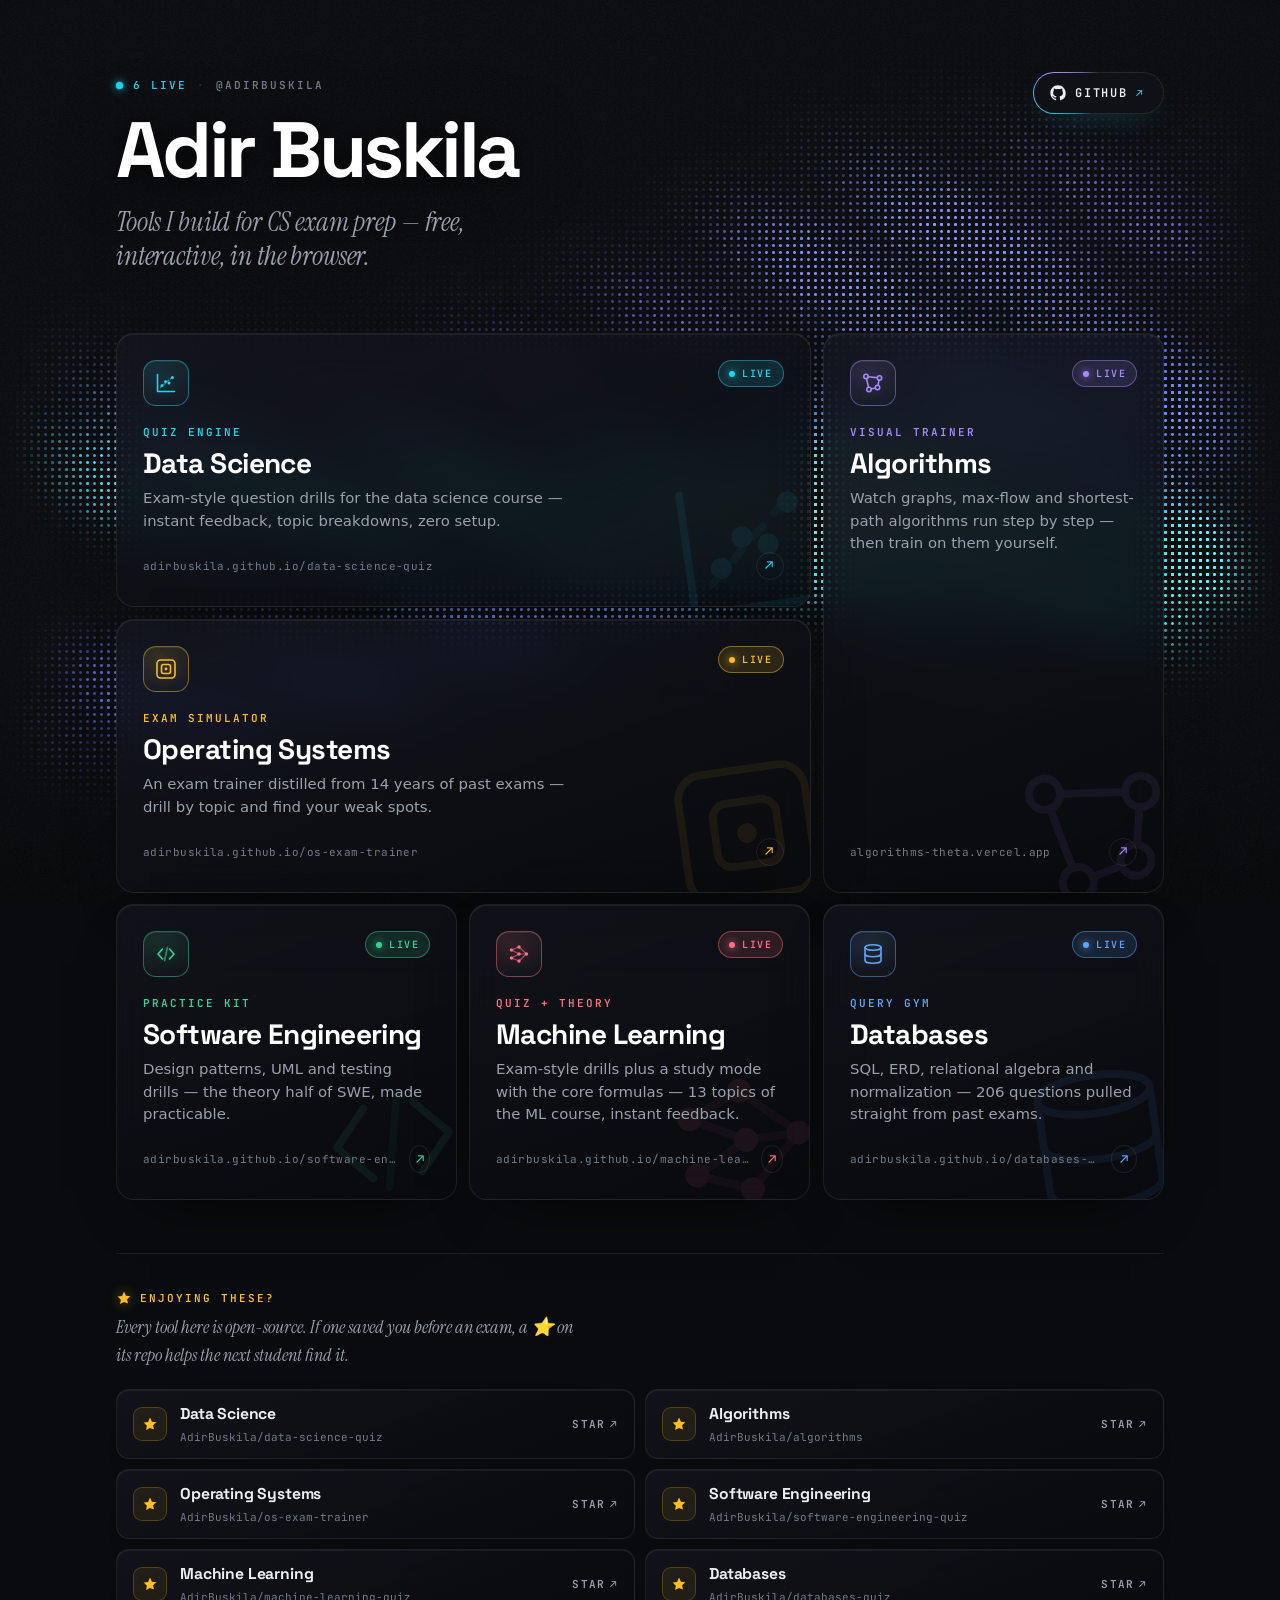
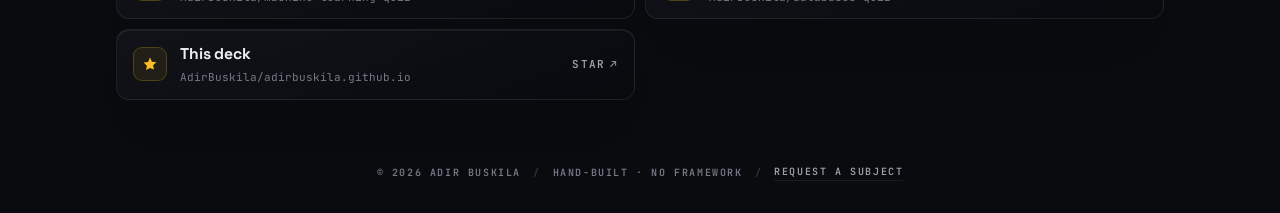
==== index.html @ 95527fd4 "Reskin as Signal Deck: WebGL ribbon-field background, glass tiles, new OG - signal.js: dependency-fr" ====
<!DOCTYPE html>
<html lang="en">
<head>
  <meta charset="UTF-8">
  <meta name="viewport" content="width=device-width, initial-scale=1.0">
  <title>Adir Buskila — CS Study Tools Deck</title>
  <meta name="description" content="Free interactive exam-prep tools for computer-science students: data science quizzes, algorithm visualizers, OS exam training — built by Adir Buskila.">
  <link rel="canonical" href="https://adirbuskila.github.io/">
  <meta name="theme-color" content="#0a0b0e">

  <!-- Open Graph -->
  <meta property="og:type" content="website">
  <meta property="og:site_name" content="Adir Buskila">
  <meta property="og:title" content="Adir Buskila — CS Study Tools Deck">
  <meta property="og:description" content="Free interactive exam-prep tools for CS students: data science quizzes, algorithm visualizers, OS exam training — and more on the way.">
  <meta property="og:url" content="https://adirbuskila.github.io/">
  <meta property="og:image" content="https://adirbuskila.github.io/og.png">
  <meta property="og:image:width" content="1200">
  <meta property="og:image:height" content="630">
  <meta property="og:image:alt" content="Adir Buskila — CS Study Tools Deck: interactive exam prep for computer-science courses">

  <!-- Twitter -->
  <meta name="twitter:card" content="summary_large_image">
  <meta name="twitter:title" content="Adir Buskila — CS Study Tools Deck">
  <meta name="twitter:description" content="Free interactive exam-prep tools for CS students: data science quizzes, algorithm visualizers, OS exam training — and more on the way.">
  <meta name="twitter:image" content="https://adirbuskila.github.io/og.png">

  <!-- Icons -->
  <link rel="icon" type="image/svg+xml" href="favicon.svg">
  <link rel="icon" type="image/png" sizes="32x32" href="favicon-32.png">
  <link rel="apple-touch-icon" href="apple-touch-icon.png">

  <!-- Fonts: display + mono only; body uses the system sans stack -->
  <link rel="preconnect" href="https://fonts.googleapis.com">
  <link rel="preconnect" href="https://fonts.gstatic.com" crossorigin>
  <link href="https://fonts.googleapis.com/css2?family=Space+Grotesk:wght@500;700&family=JetBrains+Mono:wght@400;600&family=Instrument+Serif:ital@1&display=swap" rel="stylesheet">

  <link rel="stylesheet" href="styles.css">

  <script type="application/ld+json">
  {
    "@context": "https://schema.org",
    "@type": "Person",
    "name": "Adir Buskila",
    "url": "https://adirbuskila.github.io/",
    "sameAs": ["https://github.com/AdirBuskila"],
    "jobTitle": "Software Developer",
    "description": "Builds free interactive exam-prep tools for computer-science students."
  }
  </script>
</head>
<body>
  <canvas id="signal" aria-hidden="true"></canvas>
  <div class="backdrop" aria-hidden="true"></div>

  <div class="page">
    <header class="site-header">
      <div class="id-block">
        <p class="handle"><span class="live-dot" aria-hidden="true"></span><span id="deck-count">STUDY TOOLS DECK</span><span class="sep" aria-hidden="true">·</span>@AdirBuskila</p>
        <h1 class="wordmark" data-text="Adir Buskila">Adir Buskila</h1>
        <p class="tagline">Tools I build for CS exam prep — free, interactive, in the browser.</p>
      </div>
      <a class="gh-link" href="https://github.com/AdirBuskila" target="_blank" rel="noopener">
        <svg viewBox="0 0 24 24" width="16" height="16" fill="currentColor" aria-hidden="true"><path d="M12 .5C5.65.5.5 5.65.5 12c0 5.08 3.29 9.39 7.86 10.91.58.11.79-.25.79-.56 0-.28-.01-1.02-.02-2-3.2.7-3.88-1.54-3.88-1.54-.52-1.33-1.28-1.68-1.28-1.68-1.05-.72.08-.71.08-.71 1.16.08 1.77 1.19 1.77 1.19 1.03 1.77 2.7 1.26 3.36.96.1-.75.4-1.26.73-1.55-2.55-.29-5.23-1.28-5.23-5.68 0-1.26.45-2.29 1.19-3.1-.12-.29-.52-1.46.11-3.05 0 0 .97-.31 3.18 1.18.92-.26 1.91-.39 2.89-.39.98 0 1.97.13 2.89.39 2.2-1.49 3.17-1.18 3.17-1.18.63 1.59.23 2.76.11 3.05.74.81 1.19 1.84 1.19 3.1 0 4.41-2.69 5.38-5.25 5.66.41.36.78 1.06.78 2.14 0 1.55-.01 2.8-.01 3.18 0 .31.21.67.8.56A10.52 10.52 0 0 0 23.5 12C23.5 5.65 18.35.5 12 .5z"/></svg>
        <span>GITHUB</span>
        <span class="ext" aria-hidden="true">↗</span>
      </a>
    </header>

    <main>
      <section class="deck" id="deck" aria-label="Study tools"></section>

      <section class="starline" id="starline" aria-label="Star the source on GitHub"></section>

      <noscript>
        <ul class="noscript-list">
          <li><a href="https://adirbuskila.github.io/data-science-quiz/">Data Science — quiz app</a></li>
          <li><a href="https://algorithms-theta.vercel.app/">Algorithms — interactive visualizer &amp; trainer</a></li>
          <li><a href="https://adirbuskila.github.io/os-exam-trainer/#home">Operating Systems — exam trainer</a></li>
          <li><a href="https://adirbuskila.github.io/software-engineering-quiz/">Software Engineering — practice kit</a></li>
          <li><a href="https://adirbuskila.github.io/machine-learning-quiz/">Machine Learning — quiz &amp; study mode</a></li>
          <li><a href="https://adirbuskila.github.io/databases-quiz/">Databases — query gym</a></li>
        </ul>
        <p>Star the source on GitHub:</p>
        <ul class="noscript-list">
          <li><a href="https://github.com/AdirBuskila/data-science-quiz">AdirBuskila/data-science-quiz</a></li>
          <li><a href="https://github.com/AdirBuskila/algorithms">AdirBuskila/algorithms</a></li>
          <li><a href="https://github.com/AdirBuskila/os-exam-trainer">AdirBuskila/os-exam-trainer</a></li>
          <li><a href="https://github.com/AdirBuskila/software-engineering-quiz">AdirBuskila/software-engineering-quiz</a></li>
          <li><a href="https://github.com/AdirBuskila/machine-learning-quiz">AdirBuskila/machine-learning-quiz</a></li>
          <li><a href="https://github.com/AdirBuskila/databases-quiz">AdirBuskila/databases-quiz</a></li>
          <li><a href="https://github.com/AdirBuskila/adirbuskila.github.io">AdirBuskila/adirbuskila.github.io</a></li>
        </ul>
      </noscript>
    </main>

    <footer class="site-footer">
      <span>© 2026 ADIR BUSKILA</span>
      <span class="sep" aria-hidden="true">/</span>
      <span>HAND-BUILT · NO FRAMEWORK</span>
      <span class="sep" aria-hidden="true">/</span>
      <a href="mailto:adirbu98@gmail.com?subject=Study%20tool%20request">REQUEST A SUBJECT</a>
    </footer>
  </div>

  <script src="signal.js"></script>
  <script src="app.js"></script>
</body>
</html>
---- styles.css ----
/* ==========================================================================
   Adir Buskila — CS Study Tools Deck · "Signal" skin
   Hand-rolled. A live WebGL ribbon field (signal.js) sits behind frosted
   glass tiles. Per-subject accent set from JS via --accent / --accent-dim /
   --accent-faint; pointer spotlight via --mx / --my / --spot; tilt via
   --rx / --ry / --tx / --ty.
   ========================================================================== */

:root {
  --bg: #0a0b0e;
  --bg-2: #0f1116;
  --glass: rgba(21, 23, 31, 0.68);
  --glass-deep: rgba(9, 10, 14, 0.78);
  --line: rgba(255, 255, 255, 0.08);
  --line-strong: rgba(255, 255, 255, 0.18);
  --ink: #eceef4;
  --ink-dim: #9aa1ad;
  --ink-faint: #737b88;
  --cyan: #22d3ee;
  --violet: #a78bfa;
  --display: 'Space Grotesk', system-ui, sans-serif;
  --serif: 'Instrument Serif', 'Iowan Old Style', Georgia, serif;
  --mono: 'JetBrains Mono', ui-monospace, 'Cascadia Mono', Consolas, monospace;
  --sans: system-ui, 'Segoe UI', Roboto, Helvetica, Arial, sans-serif;
  --radius: 18px;
  --ease-out: cubic-bezier(0.2, 0.8, 0.2, 1);
}

@property --beam {
  syntax: '<angle>';
  inherits: false;
  initial-value: 0deg;
}

* { margin: 0; padding: 0; box-sizing: border-box; }

html { color-scheme: dark; }

body {
  background: var(--bg);
  color: var(--ink);
  font-family: var(--sans);
  font-size: 16px;
  line-height: 1.5;
  -webkit-font-smoothing: antialiased;
  min-height: 100vh;
  overflow-x: hidden;
}

::selection { background: rgba(34, 211, 238, 0.28); }

/* ---- Signal canvas + backdrop -------------------------------------------- */

/* Layering note: the canvas and backdrop sit at z-index 0 and .page at 1 —
   NOT negative z-index. Chrome leaves negative-z root layers out of the
   backdrop that backdrop-filter samples, so glass tiles would not blur the
   signal behind them. */

#signal {
  position: fixed;
  inset: 0;
  width: 100%;
  height: 100%;
  z-index: 0;
  display: block;
  pointer-events: none;
}

.no-signal #signal { display: none; }

.backdrop {
  position: fixed;
  inset: 0;
  z-index: 0;
  pointer-events: none;
  /* vignette for depth over the signal */
  background: radial-gradient(130% 95% at 50% 38%, transparent 48%, rgba(0, 0, 0, 0.62) 100%);
}

/* CSS-only stand-in when WebGL is unavailable */
.no-signal .backdrop {
  background:
    radial-gradient(900px 520px at 12% -8%, rgba(34, 211, 238, 0.08), transparent 60%),
    radial-gradient(820px 520px at 92% 112%, rgba(167, 139, 250, 0.08), transparent 60%),
    var(--bg);
}

.no-signal .backdrop::before {
  content: '';
  position: absolute;
  inset: 0;
  background-image:
    linear-gradient(rgba(255, 255, 255, 0.032) 1px, transparent 1px),
    linear-gradient(90deg, rgba(255, 255, 255, 0.032) 1px, transparent 1px);
  background-size: 44px 44px;
  -webkit-mask-image: radial-gradient(1300px 900px at 50% -5%, #000 20%, transparent 90%);
  mask-image: radial-gradient(1300px 900px at 50% -5%, #000 20%, transparent 90%);
}

/* film grain, always */
.backdrop::after {
  content: '';
  position: absolute;
  inset: 0;
  opacity: 0.45;
  background-image: url("data:image/svg+xml,%3Csvg xmlns='http://www.w3.org/2000/svg' width='140' height='140'%3E%3Cfilter id='n'%3E%3CfeTurbulence type='fractalNoise' baseFrequency='0.85' numOctaves='2' stitchTiles='stitch'/%3E%3C/filter%3E%3Crect width='140' height='140' filter='url(%23n)' opacity='0.05'/%3E%3C/svg%3E");
}

/* ---- Page frame --------------------------------------------------------- */

.page {
  position: relative;
  z-index: 1;
  max-width: 1120px;
  margin: 0 auto;
  padding: clamp(28px, 6vw, 72px) clamp(18px, 4vw, 36px) 32px;
}

/* ---- Header -------------------------------------------------------------- */

.site-header {
  display: flex;
  align-items: flex-start;
  justify-content: space-between;
  gap: 24px;
  flex-wrap: wrap;
  margin-bottom: clamp(32px, 5vw, 60px);
}

.id-block { min-width: 0; }

.handle {
  display: inline-flex;
  align-items: center;
  gap: 10px;
  font-family: var(--mono);
  font-size: 11px;
  font-weight: 600;
  letter-spacing: 0.18em;
  color: var(--ink-faint);
  text-transform: uppercase;
  margin-bottom: 18px;
  animation: fade-up 0.8s var(--ease-out) both;
}

.handle .live-dot {
  width: 7px;
  height: 7px;
  border-radius: 50%;
  background: var(--cyan);
  box-shadow: 0 0 10px var(--cyan), 0 0 2px var(--cyan);
  animation: pulse 2.4s ease-in-out infinite;
}

.handle .sep { opacity: 0.35; }

#deck-count { color: var(--cyan); }

.wordmark {
  position: relative;
  font-family: var(--display);
  font-weight: 700;
  font-size: clamp(2.7rem, 8.2vw, 4.9rem);
  letter-spacing: -0.045em;
  line-height: 0.98;
  color: #fff;
  text-shadow: 0 2px 24px rgba(0, 0, 0, 0.55), 0 0 60px rgba(0, 0, 0, 0.5);
  animation: fade-up 0.9s var(--ease-out) 0.05s both;
}

/* one-time chromatic split that converges into the wordmark */
.wordmark::before,
.wordmark::after {
  content: attr(data-text);
  position: absolute;
  left: 0;
  top: 0;
  white-space: nowrap;
  pointer-events: none;
  mix-blend-mode: screen;
  opacity: 0;
}

.wordmark::before {
  color: var(--cyan);
  animation: split-l 1.15s var(--ease-out) 0.05s both;
}

.wordmark::after {
  color: #f472b6;
  animation: split-r 1.15s var(--ease-out) 0.05s both;
}

.tagline {
  margin-top: 16px;
  font-family: var(--serif);
  font-style: italic;
  font-weight: 400;
  font-size: clamp(1.3rem, 2.5vw, 1.7rem);
  letter-spacing: -0.005em;
  line-height: 1.25;
  color: var(--ink-dim);
  max-width: 30ch;
  text-shadow: 0 1px 18px rgba(0, 0, 0, 0.7), 0 0 40px rgba(0, 0, 0, 0.6);
  animation: fade-up 0.9s var(--ease-out) 0.18s both;
}

/* GitHub CTA: rotating conic beam around a dark pill */
.gh-link {
  position: relative;
  display: inline-flex;
  align-items: center;
  gap: 9px;
  font-family: var(--mono);
  font-size: 12px;
  font-weight: 600;
  letter-spacing: 0.14em;
  color: var(--ink);
  text-decoration: none;
  border: 1px solid transparent;
  border-radius: 999px;
  padding: 11px 18px 11px 16px;
  margin-bottom: 6px;
  background:
    linear-gradient(var(--bg-2), var(--bg-2)) padding-box,
    conic-gradient(from var(--beam),
      rgba(255, 255, 255, 0.10) 0%, rgba(255, 255, 255, 0.10) 55%,
      var(--cyan) 70%, var(--violet) 82%,
      rgba(255, 255, 255, 0.10) 100%) border-box;
  box-shadow: 0 10px 30px -14px rgba(34, 211, 238, 0.35);
  animation: beam 5s linear infinite, fade-up 0.9s var(--ease-out) 0.25s both;
  transition: box-shadow 0.3s, transform 0.3s var(--ease-out);
}

.gh-link .ext { font-size: 11px; color: var(--cyan); transition: transform 0.25s; }

.gh-link:hover,
.gh-link:focus-visible {
  transform: translateY(-1px);
  box-shadow: 0 14px 40px -12px rgba(34, 211, 238, 0.55);
}

.gh-link:hover .ext { transform: translate(2px, -2px); }

.gh-link:focus-visible { outline: 2px solid var(--cyan); outline-offset: 3px; }

/* ---- Deck: asymmetric bento grid ---------------------------------------- */

.deck {
  display: grid;
  grid-template-columns: 1fr;
  gap: 12px;
}

@media (min-width: 560px) and (max-width: 899.98px) {
  .deck { grid-template-columns: 1fr 1fr; }
  .tile:nth-child(1),
  .tile:nth-child(6) { grid-column: span 2; }
}

@media (min-width: 900px) {
  .deck { grid-template-columns: repeat(6, 1fr); }
  .tile:nth-child(1) { grid-column: span 4; }
  .tile:nth-child(2) { grid-column: span 2; grid-row: span 2; }
  .tile:nth-child(3) { grid-column: span 4; }
  .tile:nth-child(4),
  .tile:nth-child(5),
  .tile:nth-child(6) { grid-column: span 2; }
}

/* ---- Glass panels (tiles + star rows share the spotlight system) ------- */

.tile,
.star-item {
  --mx: 50%;
  --my: 50%;
  --spot: 0;
  position: relative;
  border: 1px solid var(--line);
  background: linear-gradient(160deg, var(--glass), var(--glass-deep));
  box-shadow:
    inset 0 1px 0 rgba(255, 255, 255, 0.06),
    0 24px 60px -34px rgba(0, 0, 0, 0.9);
  text-decoration: none;
  color: var(--ink);
  overflow: hidden;
}

@supports ((backdrop-filter: blur(1px)) or (-webkit-backdrop-filter: blur(1px))) {
  @media (min-width: 700px) {
    .tile,
    .star-item {
      -webkit-backdrop-filter: blur(18px) saturate(1.5);
      backdrop-filter: blur(18px) saturate(1.5);
    }
  }
}

/* spotlight ring: accent light on the border nearest the pointer */
.tile::before,
.star-item::before {
  content: '';
  position: absolute;
  inset: -1px;
  border-radius: inherit;
  padding: 1px;
  pointer-events: none;
  background: radial-gradient(260px circle at var(--mx) var(--my), var(--accent) 0%, transparent 62%);
  -webkit-mask: linear-gradient(#000 0 0) content-box, linear-gradient(#000 0 0);
  -webkit-mask-composite: xor;
  mask: linear-gradient(#000 0 0) content-box, linear-gradient(#000 0 0);
  mask-composite: exclude;
  opacity: var(--spot);
  transition: opacity 0.25s;
  z-index: 2;
}

/* spotlight fill: soft accent wash inside the panel */
.tile::after,
.star-item::after {
  content: '';
  position: absolute;
  inset: 0;
  border-radius: inherit;
  pointer-events: none;
  background: radial-gradient(420px circle at var(--mx) var(--my), var(--accent-faint), transparent 60%);
  opacity: var(--spot);
  transition: opacity 0.25s;
  z-index: 0;
}

.tile > *,
.star-item > * { position: relative; z-index: 1; }

/* ---- Tiles ---------------------------------------------------------------- */

.tile {
  --rx: 0deg;
  --ry: 0deg;
  --tx: 0px;
  --ty: 0px;
  --s: 1;
  display: flex;
  flex-direction: column;
  min-height: 210px;
  padding: clamp(20px, 2.6vw, 26px);
  border-radius: var(--radius);
  transform: perspective(1000px) rotateX(var(--rx)) rotateY(var(--ry)) scale(var(--s));
  transform-style: preserve-3d;
  transition: transform 0.55s var(--ease-out), border-color 0.3s, box-shadow 0.3s;
  animation: tile-in 0.9s var(--ease-out) both;
  animation-delay: calc(240ms + var(--i, 0) * 70ms);
  animation-fill-mode: backwards;
}

.tile.is-tilting { transition: transform 0.09s linear, border-color 0.3s, box-shadow 0.3s; }

a.tile:hover,
a.tile:focus-visible {
  --s: 1.012;
  border-color: var(--accent-dim);
  box-shadow:
    inset 0 1px 0 rgba(255, 255, 255, 0.10),
    0 30px 80px -30px var(--accent-dim),
    0 2px 12px rgba(0, 0, 0, 0.5);
}

a.tile:focus-visible {
  outline: 2px solid var(--accent);
  outline-offset: 3px;
}

/* large watermark glyph, parallaxes against the tilt */
.tile .mark {
  position: absolute;
  right: -22px;
  bottom: -26px;
  width: 170px;
  height: 170px;
  color: var(--accent);
  opacity: 0.075;
  z-index: 0;
  pointer-events: none;
  transform: translate(var(--tx), var(--ty)) rotate(-8deg);
  transition: opacity 0.35s, transform 0.55s var(--ease-out);
}

.tile.is-tilting .mark { transition: opacity 0.35s, transform 0.09s linear; }

a.tile:hover .mark,
a.tile:focus-visible .mark { opacity: 0.16; }

.tile .mark svg { width: 100%; height: 100%; stroke-width: 1.1; }

/* ---- Tile internals -------------------------------------------------------- */

.tile-top {
  display: flex;
  align-items: flex-start;
  justify-content: space-between;
  gap: 12px;
  margin-bottom: 18px;
}

.glyph {
  display: inline-flex;
  align-items: center;
  justify-content: center;
  width: 46px;
  height: 46px;
  border: 1px solid var(--accent-dim);
  border-radius: 13px;
  color: var(--accent);
  background:
    radial-gradient(70px 46px at 30% 20%, var(--accent-faint), transparent 75%),
    rgba(255, 255, 255, 0.02);
  box-shadow: inset 0 1px 0 rgba(255, 255, 255, 0.08), 0 0 0 0 var(--accent-faint);
  transition: box-shadow 0.35s, transform 0.35s var(--ease-out);
}

.glyph svg { width: 24px; height: 24px; filter: drop-shadow(0 0 6px var(--accent-faint)); }

a.tile:hover .glyph,
a.tile:focus-visible .glyph {
  transform: translateY(-1px);
  box-shadow: inset 0 1px 0 rgba(255, 255, 255, 0.12), 0 0 0 6px var(--accent-faint);
}

.chip {
  display: inline-flex;
  align-items: center;
  gap: 7px;
  font-family: var(--mono);
  font-size: 10px;
  font-weight: 600;
  letter-spacing: 0.16em;
  padding: 5px 10px;
  border-radius: 999px;
  border: 1px solid var(--line);
  white-space: nowrap;
}

.chip-live {
  color: var(--accent);
  border-color: var(--accent-dim);
  background: var(--accent-faint);
}

.chip-live .dot {
  width: 6px;
  height: 6px;
  border-radius: 50%;
  background: var(--accent);
  box-shadow: 0 0 8px var(--accent);
  animation: pulse 2.4s ease-in-out infinite;
}

.chip-soon {
  color: var(--ink-faint);
  background: rgba(255, 255, 255, 0.025);
}

.tag {
  font-family: var(--mono);
  font-size: 11px;
  font-weight: 600;
  letter-spacing: 0.18em;
  color: var(--accent);
  margin-bottom: 7px;
}

.subject {
  font-family: var(--display);
  font-weight: 700;
  font-size: clamp(1.4rem, 2.3vw, 1.75rem);
  letter-spacing: -0.02em;
  line-height: 1.1;
  margin-bottom: 9px;
  color: #fff;
}

.blurb {
  color: var(--ink-dim);
  font-size: 0.93rem;
  max-width: 46ch;
  margin-bottom: 20px;
}

.tile-meta {
  margin-top: auto;
  display: flex;
  align-items: center;
  justify-content: space-between;
  gap: 10px;
  font-family: var(--mono);
  font-size: 11px;
  letter-spacing: 0.04em;
  color: var(--ink-faint);
}

.tile-meta .url {
  overflow: hidden;
  text-overflow: ellipsis;
  white-space: nowrap;
}

.tile-meta .arrow {
  display: inline-flex;
  align-items: center;
  justify-content: center;
  width: 28px;
  height: 28px;
  border-radius: 50%;
  border: 1px solid var(--line);
  color: var(--accent);
  font-size: 14px;
  transition: transform 0.3s var(--ease-out), border-color 0.3s, background-color 0.3s;
}

a.tile:hover .arrow,
a.tile:focus-visible .arrow {
  transform: translate(2px, -2px);
  border-color: var(--accent-dim);
  background: var(--accent-faint);
}

/* ---- Coming-soon treatment -------------------------------------------------- */

.is-soon {
  border-style: dashed;
  background:
    repeating-linear-gradient(-45deg, transparent 0 9px, rgba(255, 255, 255, 0.014) 9px 10px),
    linear-gradient(160deg, var(--glass-deep), rgba(9, 10, 14, 0.8));
}

.is-soon .glyph,
.is-soon .tag,
.is-soon .mark { opacity: 0.5; }

.is-soon .subject { color: var(--ink-dim); }

.is-soon .blurb,
.is-soon .tile-meta { color: var(--ink-faint); opacity: 0.85; }

/* ---- Star the source ---------------------------------------------------------- */

.starline {
  margin-top: clamp(34px, 5vw, 52px);
  padding-top: clamp(24px, 4vw, 36px);
  border-top: 1px solid var(--line);
  animation: fade-up 0.8s var(--ease-out) 0.7s both;
}

.starline-head {
  display: flex;
  align-items: baseline;
  gap: 10px;
  flex-wrap: wrap;
  margin-bottom: 8px;
}

.starline-title {
  display: inline-flex;
  align-items: center;
  gap: 8px;
  font-family: var(--mono);
  font-size: 11px;
  font-weight: 600;
  letter-spacing: 0.18em;
  text-transform: uppercase;
  color: #fbbf24;
}

.starline-title svg { filter: drop-shadow(0 0 6px rgba(251, 191, 36, 0.5)); }

.starline-sub {
  font-family: var(--serif);
  font-style: italic;
  font-size: 1.15rem;
  color: var(--ink-dim);
  max-width: 58ch;
  margin-bottom: 20px;
}

.star-grid {
  display: grid;
  grid-template-columns: 1fr;
  gap: 10px;
}

@media (min-width: 620px) {
  .star-grid { grid-template-columns: 1fr 1fr; }
}

.star-item {
  display: flex;
  align-items: center;
  gap: 13px;
  padding: 13px 16px;
  border-radius: 13px;
  transition: transform 0.3s var(--ease-out), border-color 0.3s, box-shadow 0.3s;
}

.star-item:hover,
.star-item:focus-visible {
  transform: translateY(-2px);
  border-color: var(--accent-dim);
  box-shadow:
    inset 0 1px 0 rgba(255, 255, 255, 0.08),
    0 16px 40px -20px var(--accent-dim),
    0 2px 8px rgba(0, 0, 0, 0.4);
}

.star-item:focus-visible {
  outline: 2px solid var(--accent);
  outline-offset: 3px;
}

.star-ic {
  display: inline-flex;
  align-items: center;
  justify-content: center;
  flex: none;
  width: 34px;
  height: 34px;
  border-radius: 9px;
  color: #fbbf24;
  border: 1px solid rgba(251, 191, 36, 0.22);
  background: rgba(251, 191, 36, 0.08);
  transition: transform 0.3s var(--ease-out);
}

.star-item:hover .star-ic { transform: rotate(-12deg) scale(1.06); }

.star-txt {
  display: flex;
  flex-direction: column;
  gap: 2px;
  min-width: 0;
}

.star-subject {
  font-family: var(--display);
  font-weight: 700;
  font-size: 0.98rem;
  letter-spacing: -0.01em;
}

.star-repo {
  font-family: var(--mono);
  font-size: 11px;
  color: var(--ink-faint);
  overflow: hidden;
  text-overflow: ellipsis;
  white-space: nowrap;
}

.star-cta {
  margin-left: auto;
  flex: none;
  display: inline-flex;
  align-items: center;
  gap: 5px;
  font-family: var(--mono);
  font-size: 11px;
  font-weight: 600;
  letter-spacing: 0.1em;
  color: var(--ink-dim);
  transition: color 0.25s;
}

.star-arrow { transition: transform 0.25s; }

.star-item:hover .star-cta,
.star-item:focus-visible .star-cta { color: var(--accent); }

.star-item:hover .star-arrow,
.star-item:focus-visible .star-arrow { transform: translate(2px, -2px); }

/* ---- Footer ------------------------------------------------------------------ */

.site-footer {
  display: flex;
  align-items: center;
  justify-content: center;
  flex-wrap: wrap;
  gap: 12px;
  margin-top: clamp(40px, 6vw, 64px);
  font-family: var(--mono);
  font-size: 10px;
  font-weight: 600;
  letter-spacing: 0.16em;
  color: var(--ink-faint);
  animation: fade-up 0.8s var(--ease-out) 0.9s both;
}

.site-footer .sep { opacity: 0.4; }

.site-footer a {
  color: var(--ink-dim);
  text-decoration: none;
  border-bottom: 1px solid var(--line);
  padding-bottom: 1px;
  transition: color 0.25s, border-color 0.25s;
}

.site-footer a:hover,
.site-footer a:focus-visible { color: var(--ink); border-color: var(--ink-dim); }

.site-footer a:focus-visible { outline: 2px solid var(--cyan); outline-offset: 3px; }

/* ---- No-JS fallback ------------------------------------------------------------ */

.noscript-list {
  list-style: none;
  display: grid;
  gap: 10px;
}

.noscript-list a { color: var(--cyan); }

/* ---- Motion ---------------------------------------------------------------------- */

@keyframes fade-up {
  from { opacity: 0; transform: translateY(14px); }
  to   { opacity: 1; transform: translateY(0); }
}

@keyframes tile-in {
  from { opacity: 0; transform: perspective(1000px) translateY(18px) scale(0.975); filter: blur(8px); }
  to   { opacity: 1; transform: perspective(1000px) translateY(0) scale(1); filter: blur(0); }
}

@keyframes split-l {
  0%   { opacity: 0.85; transform: translate(-18px, 0); }
  60%  { opacity: 0.55; }
  100% { opacity: 0; transform: translate(0, 0); }
}

@keyframes split-r {
  0%   { opacity: 0.85; transform: translate(18px, 0); }
  60%  { opacity: 0.55; }
  100% { opacity: 0; transform: translate(0, 0); }
}

@keyframes beam {
  to { --beam: 360deg; }
}

@keyframes pulse {
  0%, 100% { opacity: 1; }
  50% { opacity: 0.4; }
}

@media (prefers-reduced-motion: reduce) {
  *, *::before, *::after {
    animation: none !important;
    transition: none !important;
  }
  .tile { transform: none !important; }
  .wordmark::before, .wordmark::after { display: none; }
}
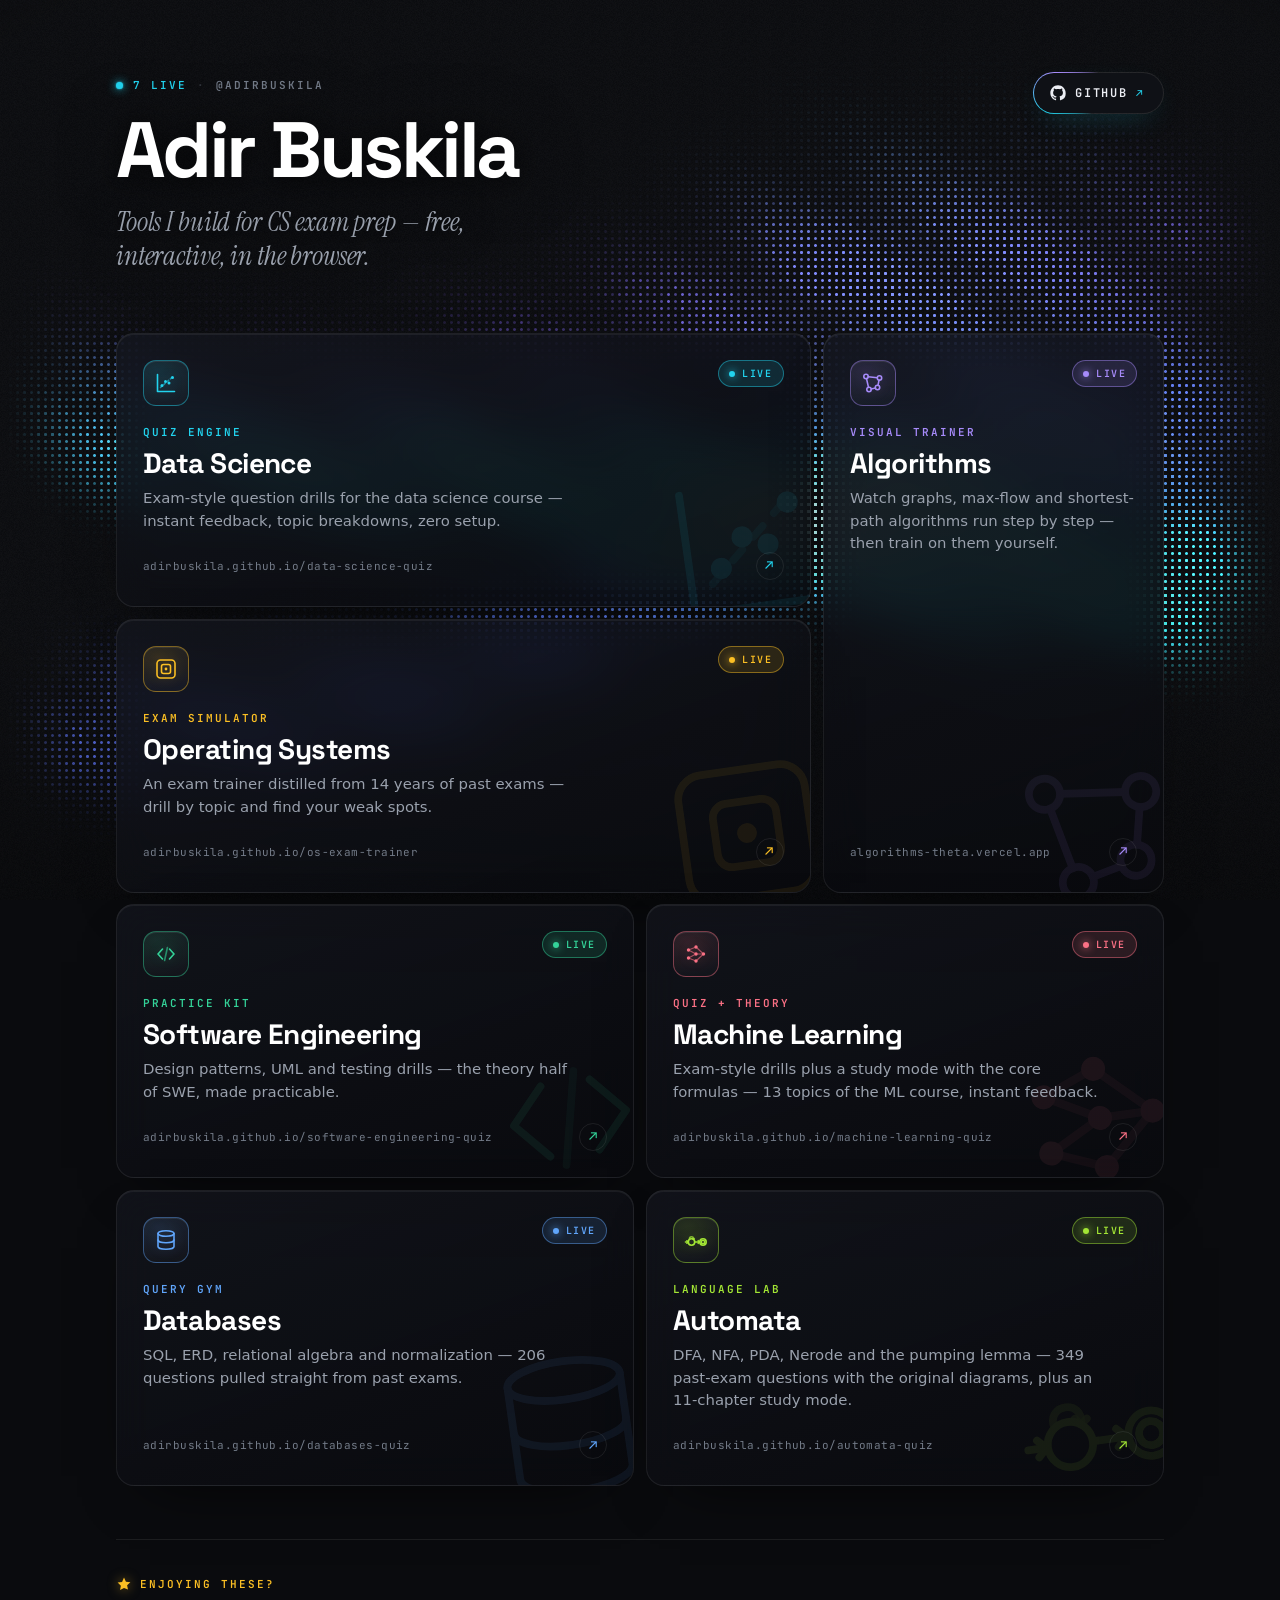
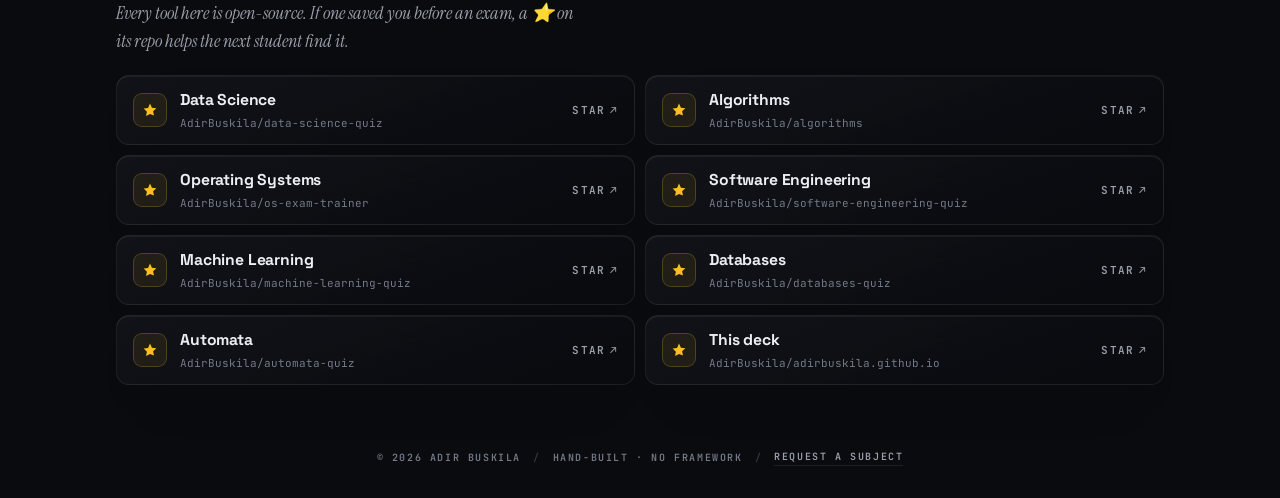
==== commit 0fa631cb: "Launch Automata tile Seventh subject: Automata & Formal Languages (LANGUAGE LAB, lime accent, finite" ====
--- a/index.html
+++ b/index.html
@@ -80,6 +80,7 @@
           <li><a href="https://adirbuskila.github.io/software-engineering-quiz/">Software Engineering — practice kit</a></li>
           <li><a href="https://adirbuskila.github.io/machine-learning-quiz/">Machine Learning — quiz &amp; study mode</a></li>
           <li><a href="https://adirbuskila.github.io/databases-quiz/">Databases — query gym</a></li>
+          <li><a href="https://adirbuskila.github.io/automata-quiz/">Automata — language lab</a></li>
         </ul>
         <p>Star the source on GitHub:</p>
         <ul class="noscript-list">
@@ -89,6 +90,7 @@
           <li><a href="https://github.com/AdirBuskila/software-engineering-quiz">AdirBuskila/software-engineering-quiz</a></li>
           <li><a href="https://github.com/AdirBuskila/machine-learning-quiz">AdirBuskila/machine-learning-quiz</a></li>
           <li><a href="https://github.com/AdirBuskila/databases-quiz">AdirBuskila/databases-quiz</a></li>
+          <li><a href="https://github.com/AdirBuskila/automata-quiz">AdirBuskila/automata-quiz</a></li>
           <li><a href="https://github.com/AdirBuskila/adirbuskila.github.io">AdirBuskila/adirbuskila.github.io</a></li>
         </ul>
       </noscript>
--- a/styles.css
+++ b/styles.css
@@ -252,20 +252,19 @@
   gap: 12px;
 }
 
+/* 7 tiles: wide hero on top, then three even pairs */
 @media (min-width: 560px) and (max-width: 899.98px) {
   .deck { grid-template-columns: 1fr 1fr; }
-  .tile:nth-child(1),
-  .tile:nth-child(6) { grid-column: span 2; }
-}
-
+  .tile:nth-child(1) { grid-column: span 2; }
+}
+
+/* 7 tiles: two hero rows (1 + 3 wide, 2 tall on the side), then a 2×2 block (4–7) */
 @media (min-width: 900px) {
   .deck { grid-template-columns: repeat(6, 1fr); }
   .tile:nth-child(1) { grid-column: span 4; }
   .tile:nth-child(2) { grid-column: span 2; grid-row: span 2; }
   .tile:nth-child(3) { grid-column: span 4; }
-  .tile:nth-child(4),
-  .tile:nth-child(5),
-  .tile:nth-child(6) { grid-column: span 2; }
+  .tile:nth-child(n+4) { grid-column: span 3; }
 }
 
 /* ---- Glass panels (tiles + star rows share the spotlight system) ------- */
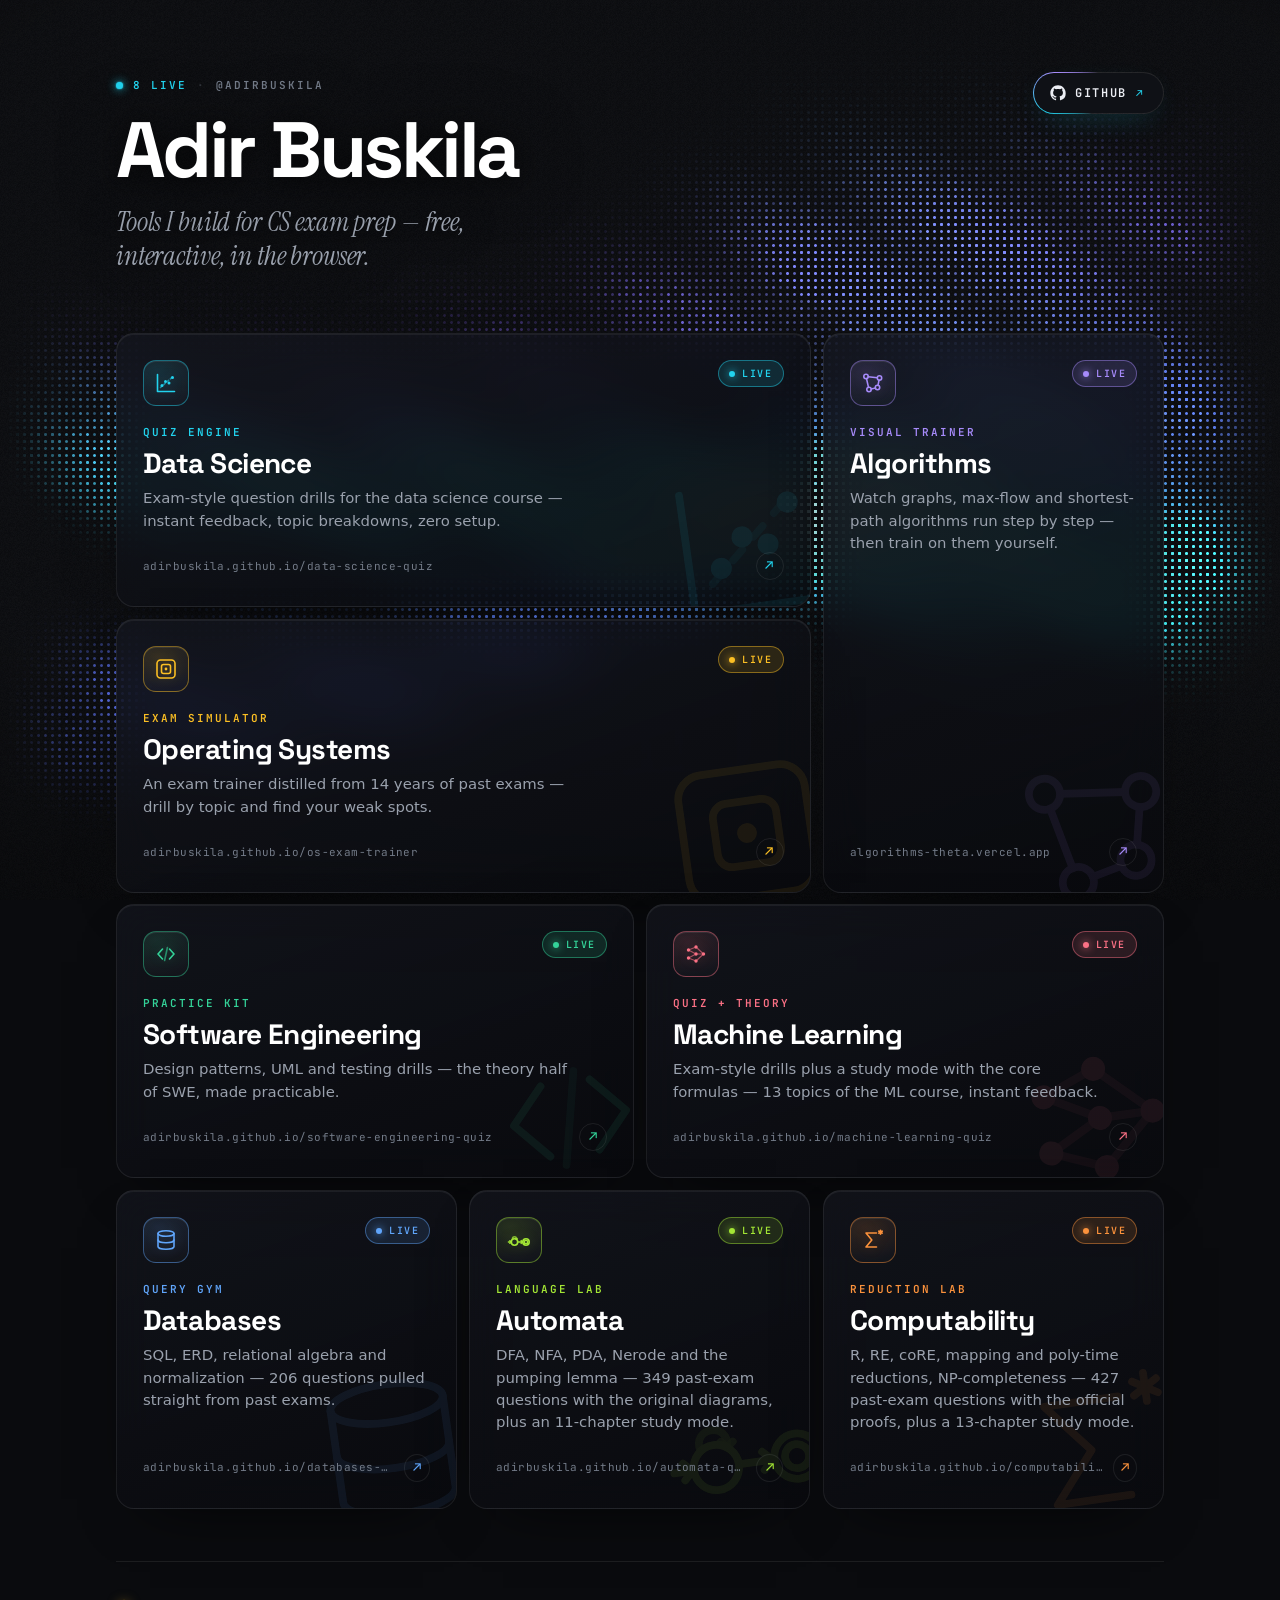
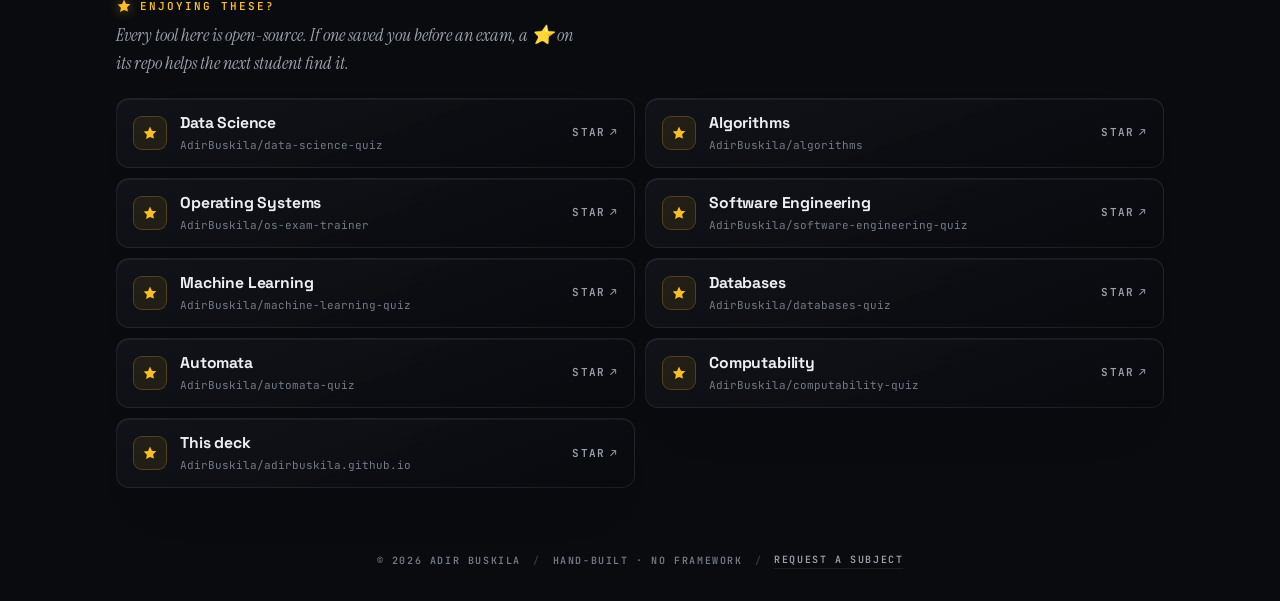
==== commit f83abfb0: "Launch Computability tile; show og.png in README Eighth subject: Computability & Complexity (REDUCTI" ====
--- a/index.html
+++ b/index.html
@@ -81,6 +81,7 @@
           <li><a href="https://adirbuskila.github.io/machine-learning-quiz/">Machine Learning — quiz &amp; study mode</a></li>
           <li><a href="https://adirbuskila.github.io/databases-quiz/">Databases — query gym</a></li>
           <li><a href="https://adirbuskila.github.io/automata-quiz/">Automata — language lab</a></li>
+          <li><a href="https://adirbuskila.github.io/computability-quiz/">Computability — reduction lab</a></li>
         </ul>
         <p>Star the source on GitHub:</p>
         <ul class="noscript-list">
@@ -91,6 +92,7 @@
           <li><a href="https://github.com/AdirBuskila/machine-learning-quiz">AdirBuskila/machine-learning-quiz</a></li>
           <li><a href="https://github.com/AdirBuskila/databases-quiz">AdirBuskila/databases-quiz</a></li>
           <li><a href="https://github.com/AdirBuskila/automata-quiz">AdirBuskila/automata-quiz</a></li>
+          <li><a href="https://github.com/AdirBuskila/computability-quiz">AdirBuskila/computability-quiz</a></li>
           <li><a href="https://github.com/AdirBuskila/adirbuskila.github.io">AdirBuskila/adirbuskila.github.io</a></li>
         </ul>
       </noscript>
--- a/styles.css
+++ b/styles.css
@@ -252,19 +252,21 @@
   gap: 12px;
 }
 
-/* 7 tiles: wide hero on top, then three even pairs */
+/* 8 tiles: wide hero on top, three even pairs, wide closer */
 @media (min-width: 560px) and (max-width: 899.98px) {
   .deck { grid-template-columns: 1fr 1fr; }
-  .tile:nth-child(1) { grid-column: span 2; }
-}
-
-/* 7 tiles: two hero rows (1 + 3 wide, 2 tall on the side), then a 2×2 block (4–7) */
+  .tile:nth-child(1),
+  .tile:nth-child(8) { grid-column: span 2; }
+}
+
+/* 8 tiles: two hero rows (1 + 3 wide, 2 tall on the side), a pair (4–5), then a row of three (6–8) */
 @media (min-width: 900px) {
   .deck { grid-template-columns: repeat(6, 1fr); }
   .tile:nth-child(1) { grid-column: span 4; }
   .tile:nth-child(2) { grid-column: span 2; grid-row: span 2; }
   .tile:nth-child(3) { grid-column: span 4; }
   .tile:nth-child(n+4) { grid-column: span 3; }
+  .tile:nth-child(n+6) { grid-column: span 2; }
 }
 
 /* ---- Glass panels (tiles + star rows share the spotlight system) ------- */
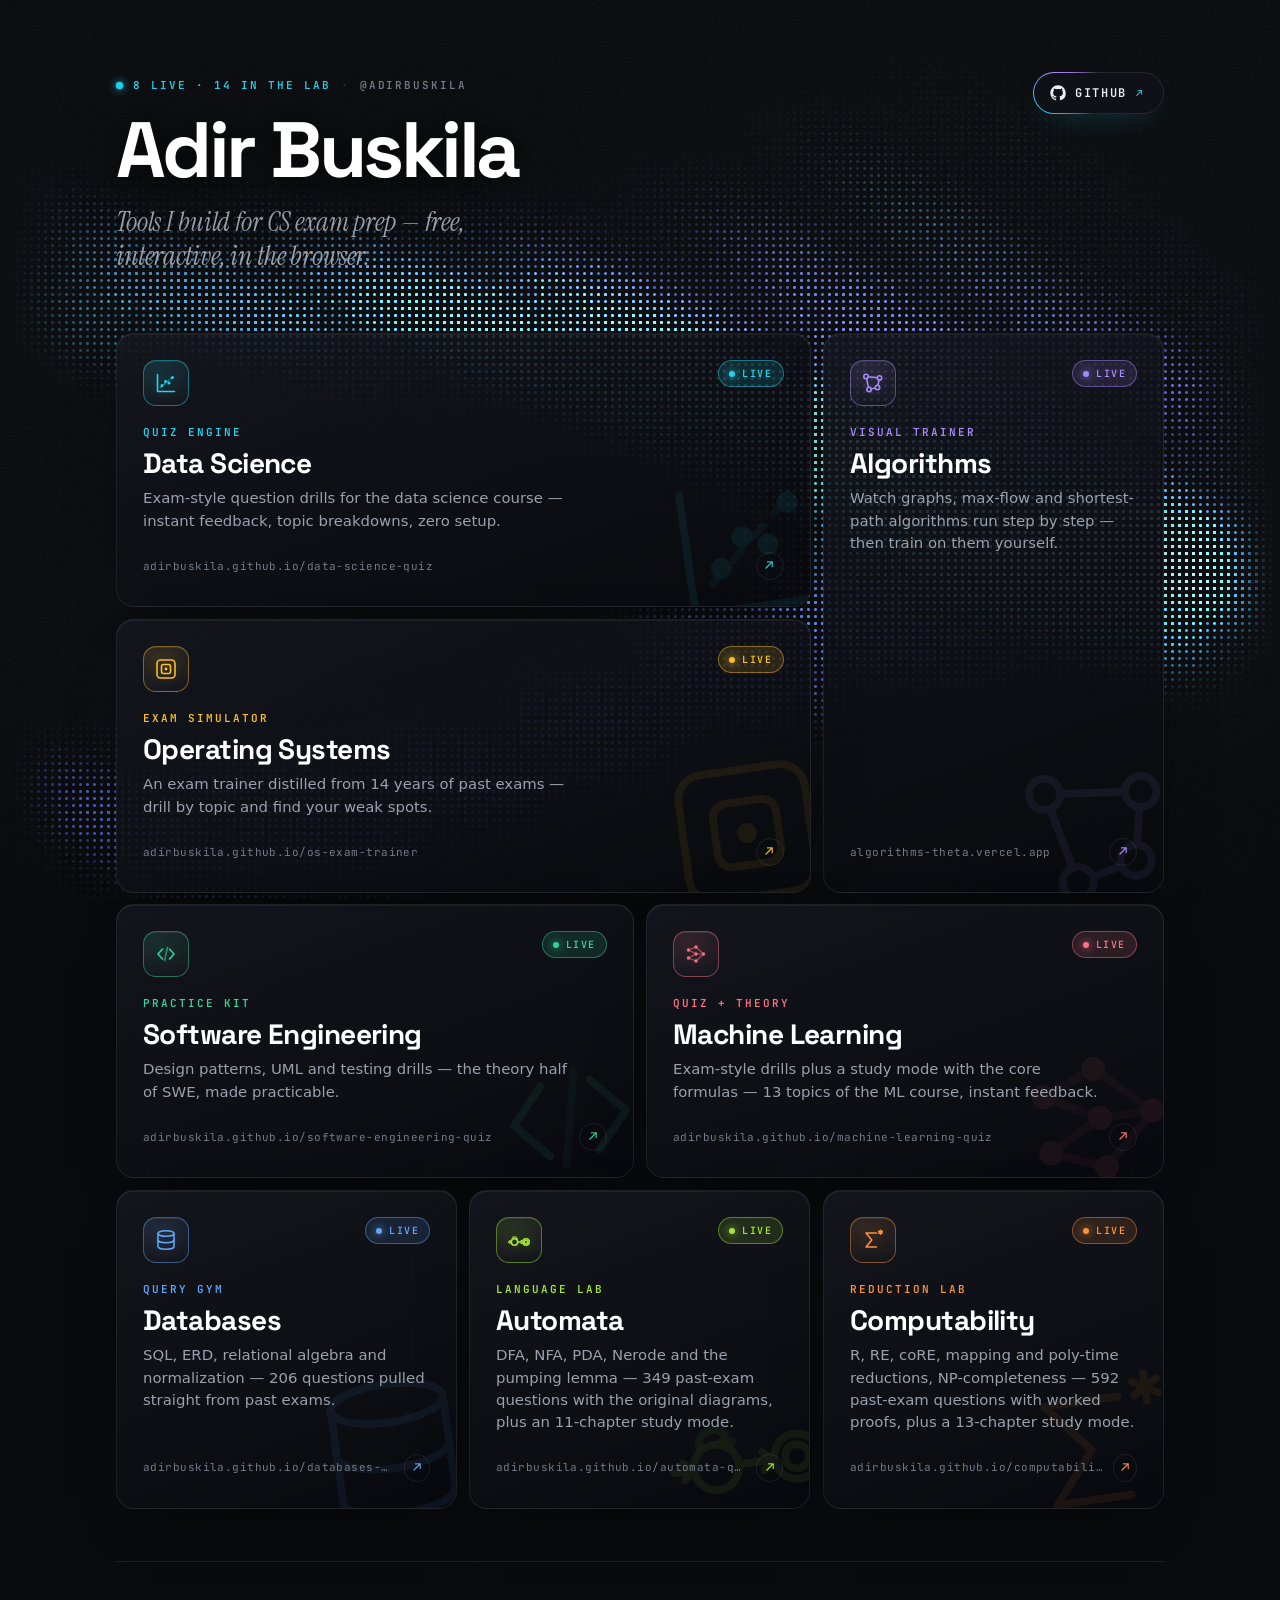
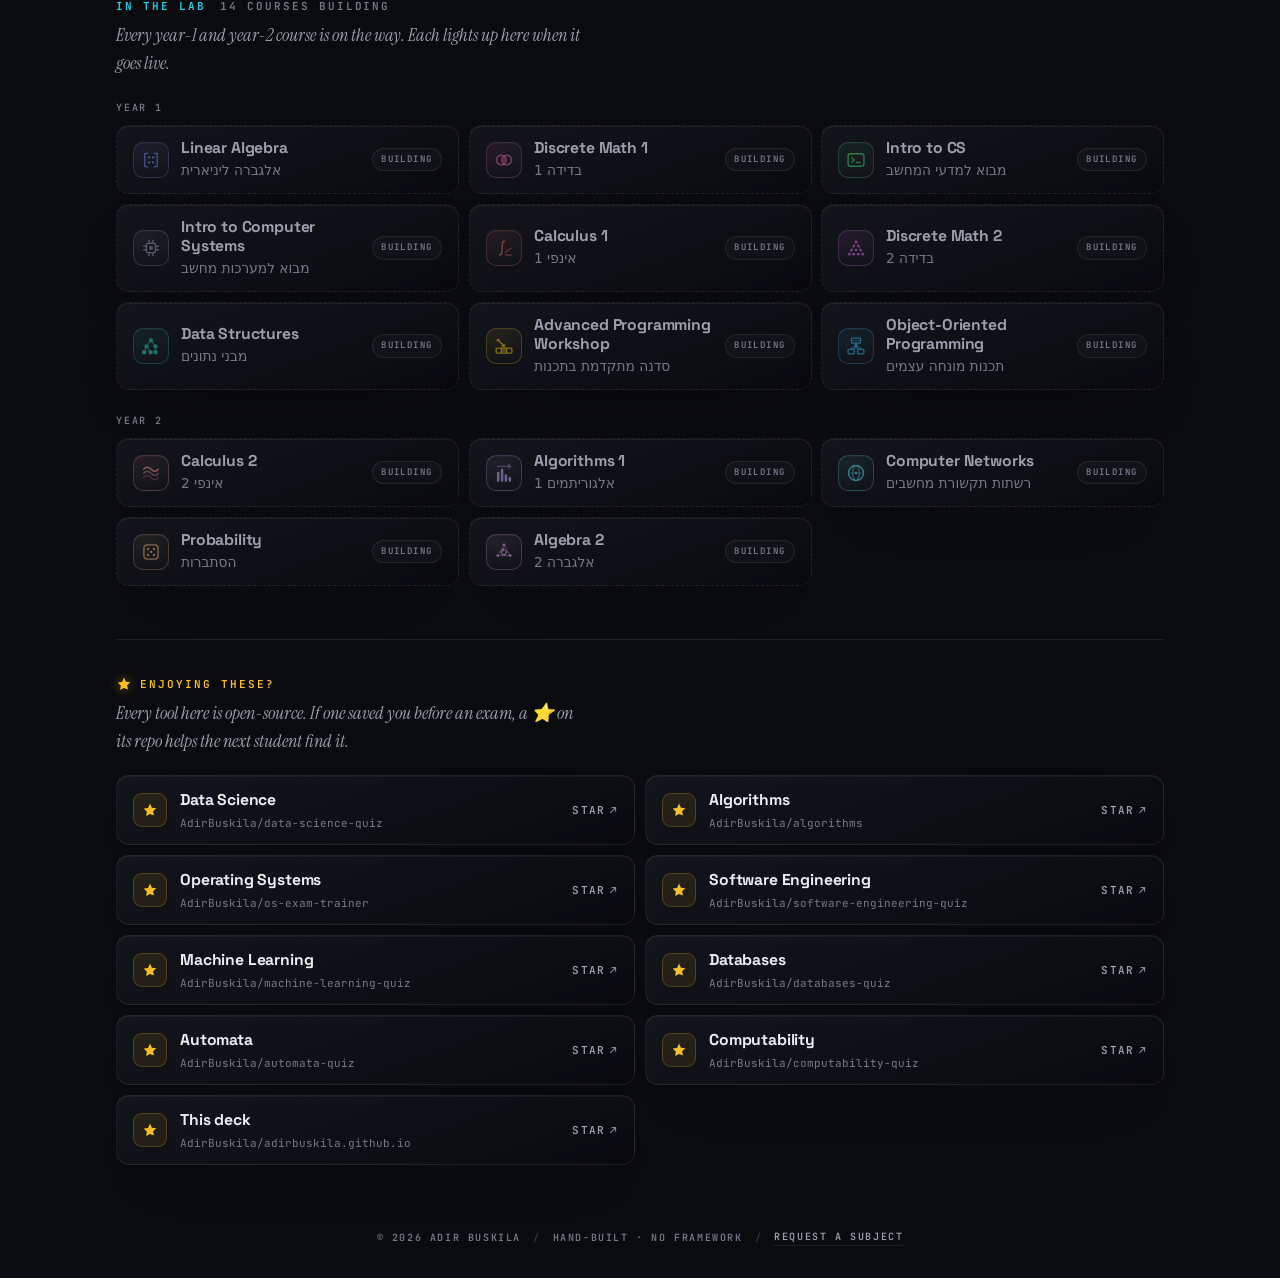
==== commit 4cdac80c: "Add the In the lab section: 14 year-1/2 courses in development, each with its own glyph Co-Authored-" ====
--- a/index.html
+++ b/index.html
@@ -70,6 +70,8 @@
     <main>
       <section class="deck" id="deck" aria-label="Study tools"></section>
 
+      <section class="lab" id="lab" aria-label="In development"></section>
+
       <section class="starline" id="starline" aria-label="Star the source on GitHub"></section>
 
       <noscript>
@@ -82,6 +84,23 @@
           <li><a href="https://adirbuskila.github.io/databases-quiz/">Databases — query gym</a></li>
           <li><a href="https://adirbuskila.github.io/automata-quiz/">Automata — language lab</a></li>
           <li><a href="https://adirbuskila.github.io/computability-quiz/">Computability — reduction lab</a></li>
+        </ul>
+        <p>In the lab:</p>
+        <ul class="noscript-list">
+          <li>Linear Algebra</li>
+          <li>Discrete Math 1</li>
+          <li>Intro to CS</li>
+          <li>Intro to Computer Systems</li>
+          <li>Calculus 1</li>
+          <li>Discrete Math 2</li>
+          <li>Data Structures</li>
+          <li>Advanced Programming Workshop</li>
+          <li>Object-Oriented Programming</li>
+          <li>Calculus 2</li>
+          <li>Algorithms 1</li>
+          <li>Computer Networks</li>
+          <li>Probability</li>
+          <li>Algebra 2</li>
         </ul>
         <p>Star the source on GitHub:</p>
         <ul class="noscript-list">
--- a/styles.css
+++ b/styles.css
@@ -255,18 +255,18 @@
 /* 8 tiles: wide hero on top, three even pairs, wide closer */
 @media (min-width: 560px) and (max-width: 899.98px) {
   .deck { grid-template-columns: 1fr 1fr; }
-  .tile:nth-child(1),
-  .tile:nth-child(8) { grid-column: span 2; }
+  .deck > .tile:nth-child(1),
+  .deck > .tile:nth-child(8) { grid-column: span 2; }
 }
 
 /* 8 tiles: two hero rows (1 + 3 wide, 2 tall on the side), a pair (4–5), then a row of three (6–8) */
 @media (min-width: 900px) {
   .deck { grid-template-columns: repeat(6, 1fr); }
-  .tile:nth-child(1) { grid-column: span 4; }
-  .tile:nth-child(2) { grid-column: span 2; grid-row: span 2; }
-  .tile:nth-child(3) { grid-column: span 4; }
-  .tile:nth-child(n+4) { grid-column: span 3; }
-  .tile:nth-child(n+6) { grid-column: span 2; }
+  .deck > .tile:nth-child(1) { grid-column: span 4; }
+  .deck > .tile:nth-child(2) { grid-column: span 2; grid-row: span 2; }
+  .deck > .tile:nth-child(3) { grid-column: span 4; }
+  .deck > .tile:nth-child(n+4) { grid-column: span 3; }
+  .deck > .tile:nth-child(n+6) { grid-column: span 2; }
 }
 
 /* ---- Glass panels (tiles + star rows share the spotlight system) ------- */
@@ -295,6 +295,14 @@
       backdrop-filter: blur(18px) saturate(1.5);
     }
   }
+}
+
+/* software GL (no GPU): skip the per-tile blur, lean on denser glass */
+.signal-lite .tile,
+.signal-lite .star-item {
+  -webkit-backdrop-filter: none;
+  backdrop-filter: none;
+  background: linear-gradient(160deg, rgba(21, 23, 31, 0.86), rgba(9, 10, 14, 0.92));
 }
 
 /* spotlight ring: accent light on the border nearest the pointer */
@@ -535,6 +543,7 @@
 }
 
 .is-soon .glyph,
+.is-soon .mini-glyph,
 .is-soon .tag,
 .is-soon .mark { opacity: 0.5; }
 
@@ -542,6 +551,120 @@
 
 .is-soon .blurb,
 .is-soon .tile-meta { color: var(--ink-faint); opacity: 0.85; }
+
+/* ---- The lab: compact in-development tiles ------------------------------ */
+
+.lab {
+  margin-top: clamp(34px, 5vw, 52px);
+  padding-top: clamp(24px, 4vw, 36px);
+  border-top: 1px solid var(--line);
+  animation: fade-up 0.8s var(--ease-out) 0.55s both;
+}
+
+.lab:empty { display: none; }
+
+.lab-head {
+  display: flex;
+  align-items: baseline;
+  gap: 10px 14px;
+  flex-wrap: wrap;
+  margin-bottom: 8px;
+  font-family: var(--mono);
+  font-size: 11px;
+  font-weight: 600;
+  letter-spacing: 0.18em;
+}
+
+.lab-title { color: var(--cyan); }
+.lab-count { color: var(--ink-faint); }
+
+.lab-sub {
+  font-family: var(--serif);
+  font-style: italic;
+  font-size: 1.15rem;
+  color: var(--ink-dim);
+  max-width: 58ch;
+  margin-bottom: 22px;
+}
+
+.lab-group + .lab-group { margin-top: 22px; }
+
+.lab-year {
+  font-family: var(--mono);
+  font-size: 10px;
+  font-weight: 600;
+  letter-spacing: 0.18em;
+  color: var(--ink-faint);
+  margin-bottom: 10px;
+}
+
+.lab-grid {
+  display: grid;
+  grid-template-columns: 1fr;
+  gap: 10px;
+}
+
+@media (min-width: 560px) and (max-width: 899.98px) {
+  .lab-grid { grid-template-columns: 1fr 1fr; }
+}
+
+@media (min-width: 900px) {
+  .lab-grid { grid-template-columns: repeat(3, 1fr); }
+}
+
+.tile-mini {
+  flex-direction: row;
+  align-items: center;
+  gap: 12px;
+  min-height: 0;
+  padding: 13px 16px;
+  border-radius: 13px;
+  animation-delay: calc(700ms + var(--i, 0) * 45ms);
+}
+
+.mini-glyph {
+  flex: none;
+  display: inline-flex;
+  align-items: center;
+  justify-content: center;
+  width: 36px;
+  height: 36px;
+  border: 1px solid var(--accent-dim);
+  border-radius: 10px;
+  color: var(--accent);
+  background:
+    radial-gradient(54px 36px at 30% 20%, var(--accent-faint), transparent 75%),
+    rgba(255, 255, 255, 0.02);
+  box-shadow: inset 0 1px 0 rgba(255, 255, 255, 0.08);
+}
+
+.mini-glyph svg { width: 20px; height: 20px; }
+
+.mini-text {
+  display: flex;
+  flex-direction: column;
+  gap: 2px;
+  min-width: 0;
+  flex: 1;
+}
+
+.mini-subject {
+  font-family: var(--display);
+  font-weight: 700;
+  font-size: 0.98rem;
+  letter-spacing: -0.01em;
+  line-height: 1.2;
+  color: var(--ink-dim);
+}
+
+.mini-he {
+  display: block;
+  text-align: left;
+  font-size: 0.86rem;
+  color: var(--ink-faint);
+}
+
+.tile-mini .chip { padding: 4px 8px; font-size: 9px; }
 
 /* ---- Star the source ---------------------------------------------------------- */
 
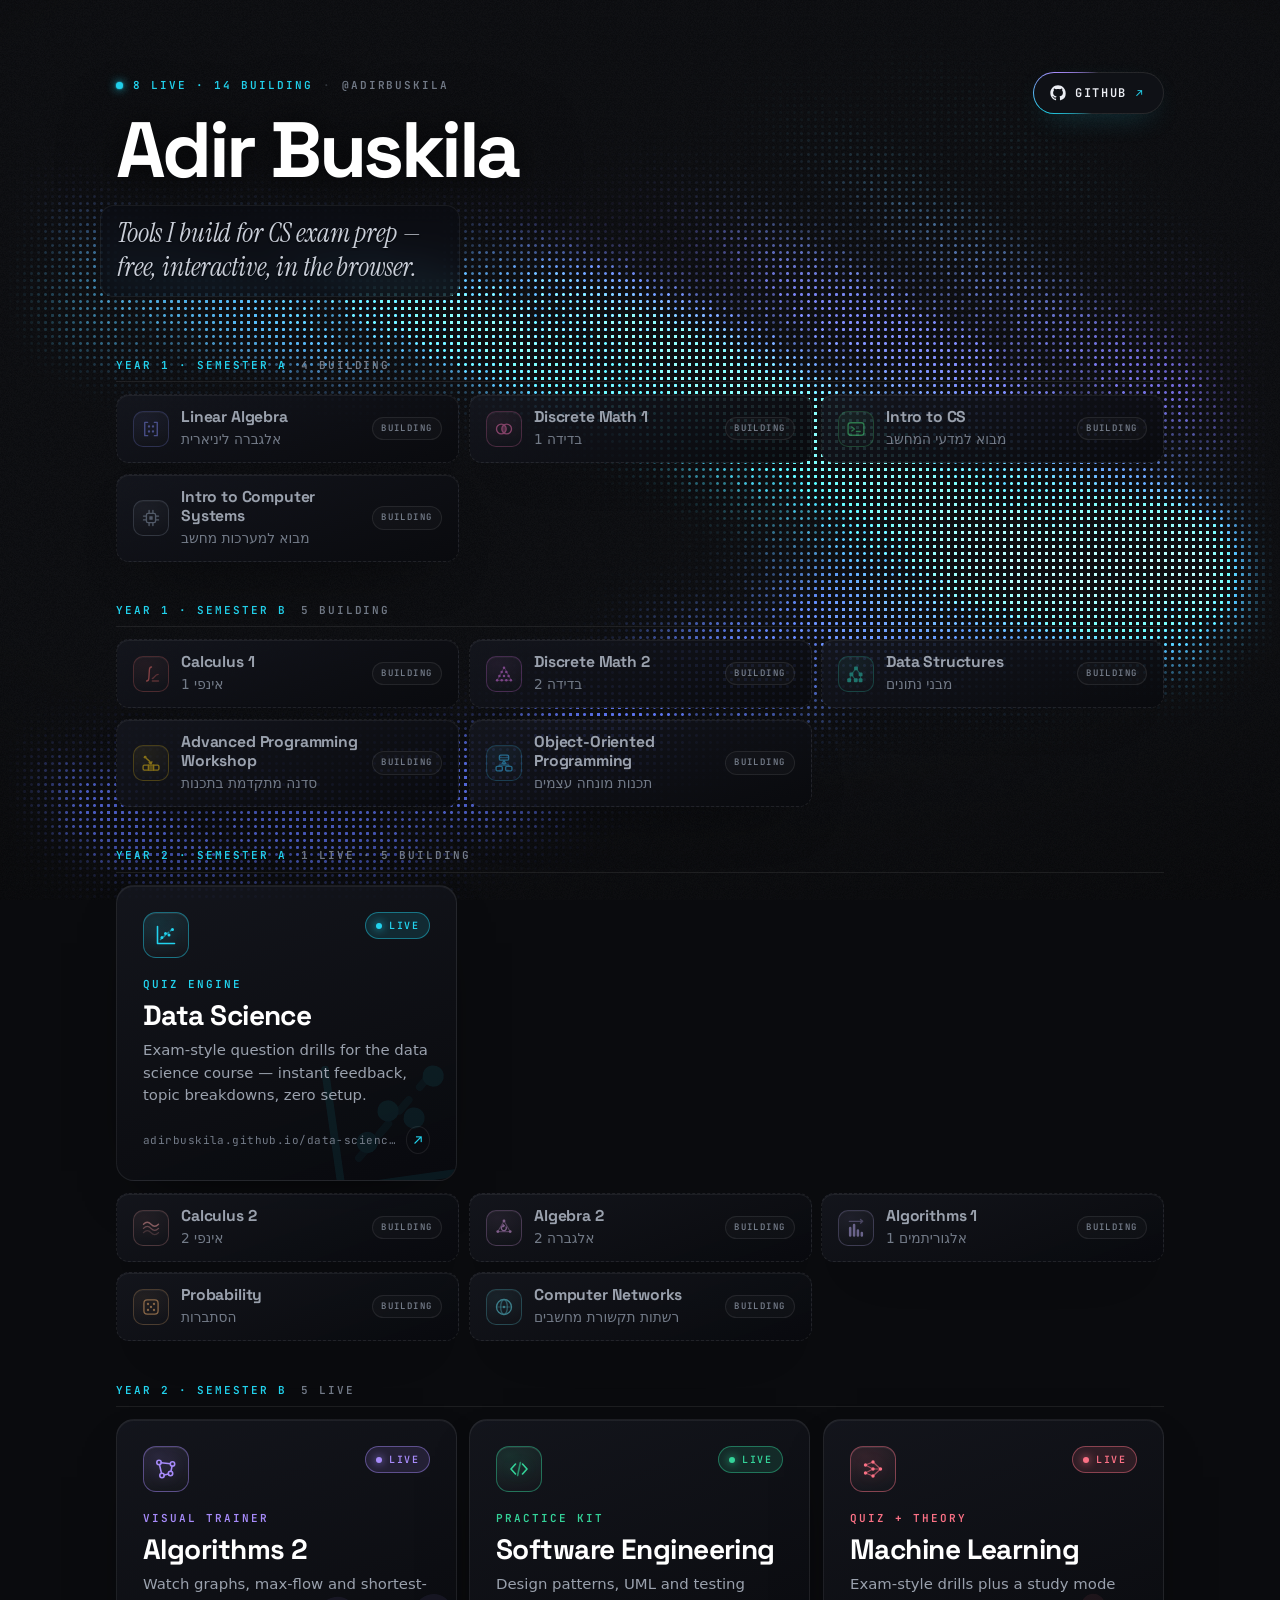
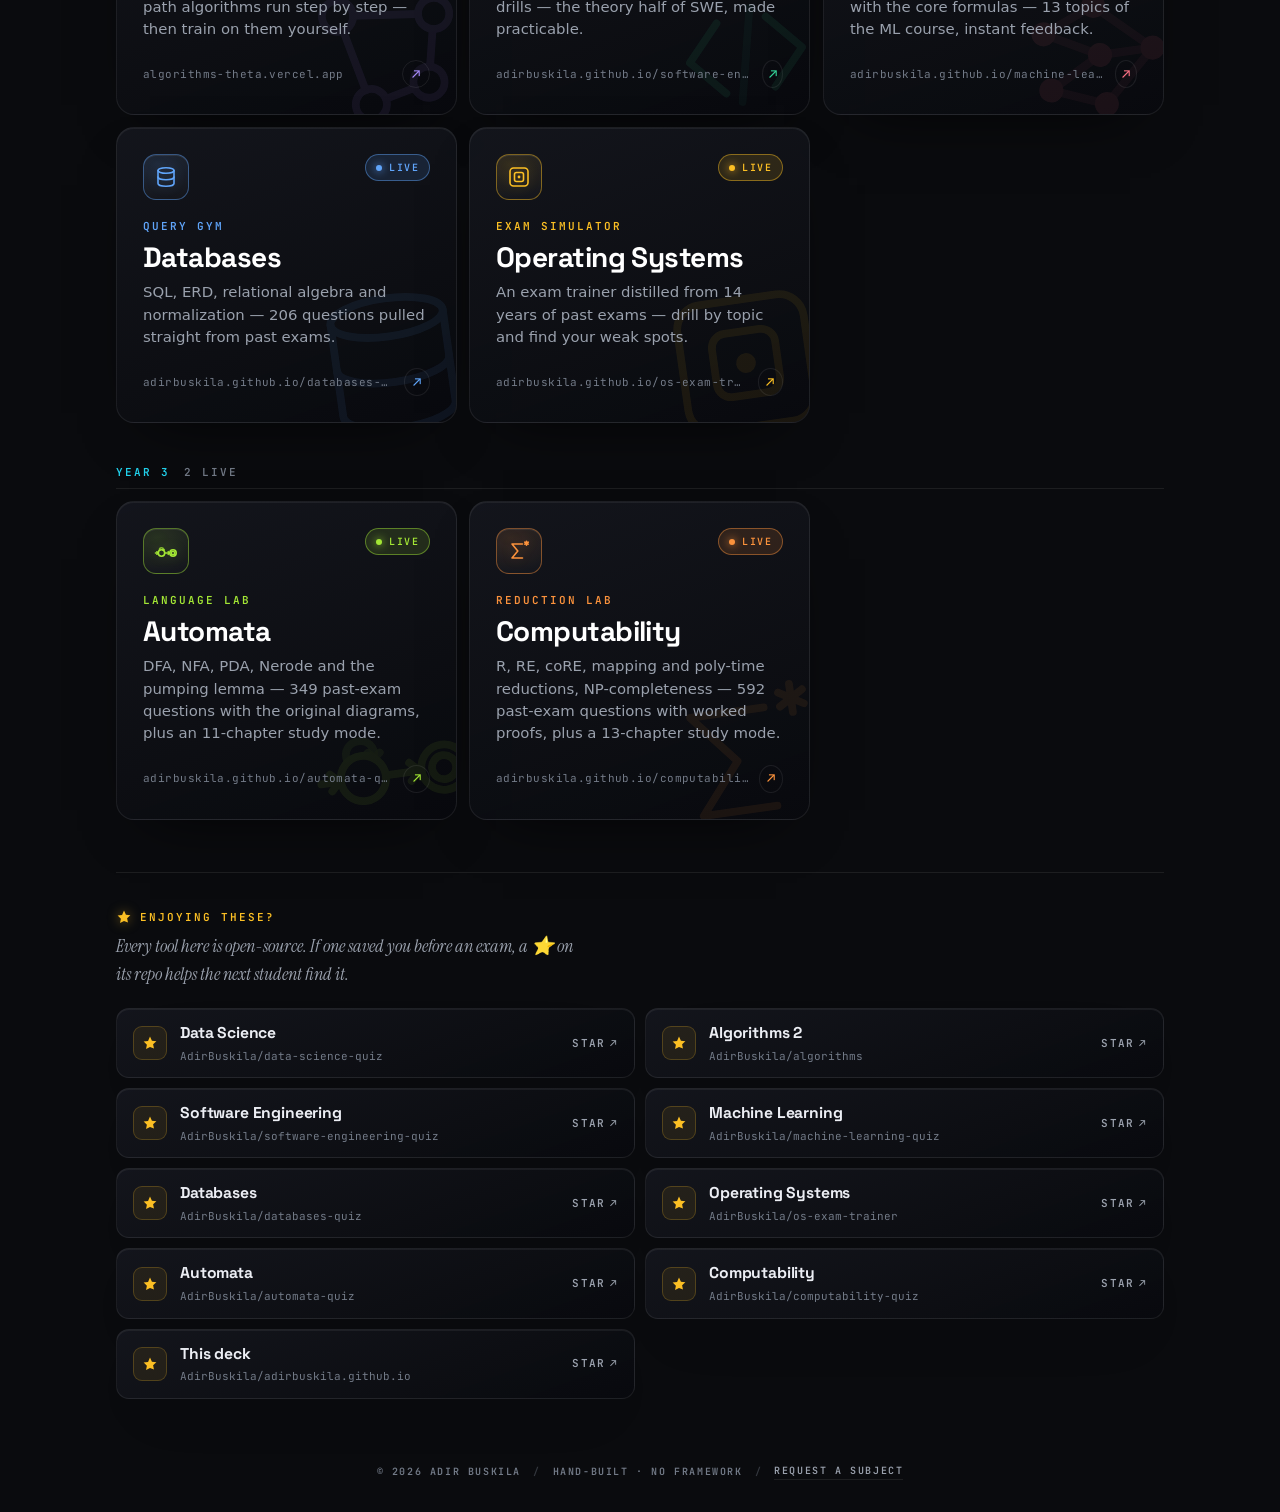
==== commit 56166c7c: "Order the deck chronologically: year/semester sections mixing live tiles and courses in development " ====
--- a/index.html
+++ b/index.html
@@ -70,46 +70,45 @@
     <main>
       <section class="deck" id="deck" aria-label="Study tools"></section>
 
-      <section class="lab" id="lab" aria-label="In development"></section>
-
       <section class="starline" id="starline" aria-label="Star the source on GitHub"></section>
 
       <noscript>
+        <p>Live now (by year and semester):</p>
         <ul class="noscript-list">
-          <li><a href="https://adirbuskila.github.io/data-science-quiz/">Data Science — quiz app</a></li>
-          <li><a href="https://algorithms-theta.vercel.app/">Algorithms — interactive visualizer &amp; trainer</a></li>
-          <li><a href="https://adirbuskila.github.io/os-exam-trainer/#home">Operating Systems — exam trainer</a></li>
-          <li><a href="https://adirbuskila.github.io/software-engineering-quiz/">Software Engineering — practice kit</a></li>
-          <li><a href="https://adirbuskila.github.io/machine-learning-quiz/">Machine Learning — quiz &amp; study mode</a></li>
-          <li><a href="https://adirbuskila.github.io/databases-quiz/">Databases — query gym</a></li>
-          <li><a href="https://adirbuskila.github.io/automata-quiz/">Automata — language lab</a></li>
-          <li><a href="https://adirbuskila.github.io/computability-quiz/">Computability — reduction lab</a></li>
+          <li><a href="https://adirbuskila.github.io/data-science-quiz/">Year 2A · Data Science — quiz app</a></li>
+          <li><a href="https://algorithms-theta.vercel.app/">Year 2B · Algorithms 2 — interactive visualizer &amp; trainer</a></li>
+          <li><a href="https://adirbuskila.github.io/software-engineering-quiz/">Year 2B · Software Engineering — practice kit</a></li>
+          <li><a href="https://adirbuskila.github.io/machine-learning-quiz/">Year 2B · Machine Learning — quiz &amp; study mode</a></li>
+          <li><a href="https://adirbuskila.github.io/databases-quiz/">Year 2B · Databases — query gym</a></li>
+          <li><a href="https://adirbuskila.github.io/os-exam-trainer/#home">Year 2B · Operating Systems — exam trainer</a></li>
+          <li><a href="https://adirbuskila.github.io/automata-quiz/">Year 3 · Automata — language lab</a></li>
+          <li><a href="https://adirbuskila.github.io/computability-quiz/">Year 3 · Computability — reduction lab</a></li>
         </ul>
-        <p>In the lab:</p>
+        <p>Building:</p>
         <ul class="noscript-list">
-          <li>Linear Algebra</li>
-          <li>Discrete Math 1</li>
-          <li>Intro to CS</li>
-          <li>Intro to Computer Systems</li>
-          <li>Calculus 1</li>
-          <li>Discrete Math 2</li>
-          <li>Data Structures</li>
-          <li>Advanced Programming Workshop</li>
-          <li>Object-Oriented Programming</li>
-          <li>Calculus 2</li>
-          <li>Algorithms 1</li>
-          <li>Computer Networks</li>
-          <li>Probability</li>
-          <li>Algebra 2</li>
+          <li>Year 1A · Linear Algebra</li>
+          <li>Year 1A · Discrete Math 1</li>
+          <li>Year 1A · Intro to CS</li>
+          <li>Year 1A · Intro to Computer Systems</li>
+          <li>Year 1B · Calculus 1</li>
+          <li>Year 1B · Discrete Math 2</li>
+          <li>Year 1B · Data Structures</li>
+          <li>Year 1B · Advanced Programming Workshop</li>
+          <li>Year 1B · Object-Oriented Programming</li>
+          <li>Year 2A · Calculus 2</li>
+          <li>Year 2A · Algebra 2</li>
+          <li>Year 2A · Algorithms 1</li>
+          <li>Year 2A · Probability</li>
+          <li>Year 2A · Computer Networks</li>
         </ul>
         <p>Star the source on GitHub:</p>
         <ul class="noscript-list">
           <li><a href="https://github.com/AdirBuskila/data-science-quiz">AdirBuskila/data-science-quiz</a></li>
           <li><a href="https://github.com/AdirBuskila/algorithms">AdirBuskila/algorithms</a></li>
-          <li><a href="https://github.com/AdirBuskila/os-exam-trainer">AdirBuskila/os-exam-trainer</a></li>
           <li><a href="https://github.com/AdirBuskila/software-engineering-quiz">AdirBuskila/software-engineering-quiz</a></li>
           <li><a href="https://github.com/AdirBuskila/machine-learning-quiz">AdirBuskila/machine-learning-quiz</a></li>
           <li><a href="https://github.com/AdirBuskila/databases-quiz">AdirBuskila/databases-quiz</a></li>
+          <li><a href="https://github.com/AdirBuskila/os-exam-trainer">AdirBuskila/os-exam-trainer</a></li>
           <li><a href="https://github.com/AdirBuskila/automata-quiz">AdirBuskila/automata-quiz</a></li>
           <li><a href="https://github.com/AdirBuskila/computability-quiz">AdirBuskila/computability-quiz</a></li>
           <li><a href="https://github.com/AdirBuskila/adirbuskila.github.io">AdirBuskila/adirbuskila.github.io</a></li>
--- a/styles.css
+++ b/styles.css
@@ -199,10 +199,23 @@
   font-size: clamp(1.3rem, 2.5vw, 1.7rem);
   letter-spacing: -0.005em;
   line-height: 1.25;
-  color: var(--ink-dim);
+  color: #c9ced8;
   max-width: 30ch;
-  text-shadow: 0 1px 18px rgba(0, 0, 0, 0.7), 0 0 40px rgba(0, 0, 0, 0.6);
+  width: fit-content;
+  /* glass plate so the line stays legible over the ribbon field */
+  padding: 10px 16px 12px;
+  margin-inline-start: -16px;
+  border-radius: 14px;
+  background: rgba(10, 12, 18, 0.62);
+  border: 1px solid rgba(255, 255, 255, 0.06);
+  -webkit-backdrop-filter: blur(10px);
+  backdrop-filter: blur(10px);
+  text-shadow: 0 1px 2px rgba(0, 0, 0, 0.6);
   animation: fade-up 0.9s var(--ease-out) 0.18s both;
+}
+
+@media (max-width: 559.98px) {
+  .tagline { margin-inline-start: 0; }
 }
 
 /* GitHub CTA: rotating conic beam around a dark pill */
@@ -244,29 +257,45 @@
 
 .gh-link:focus-visible { outline: 2px solid var(--cyan); outline-offset: 3px; }
 
-/* ---- Deck: asymmetric bento grid ---------------------------------------- */
+/* ---- Deck: chronological period sections -------------------------------- */
 
 .deck {
+  display: flex;
+  flex-direction: column;
+  gap: clamp(28px, 4vw, 40px);
+}
+
+.period-head {
+  display: flex;
+  align-items: baseline;
+  gap: 10px 14px;
+  flex-wrap: wrap;
+  margin-bottom: 12px;
+  padding-bottom: 8px;
+  border-bottom: 1px solid var(--line);
+  font-family: var(--mono);
+  font-size: 11px;
+  font-weight: 600;
+  letter-spacing: 0.18em;
+}
+
+.period-title { font: inherit; letter-spacing: inherit; color: var(--cyan); }
+.period-count { color: var(--ink-faint); }
+
+.live-grid {
   display: grid;
   grid-template-columns: 1fr;
   gap: 12px;
 }
 
-/* 8 tiles: wide hero on top, three even pairs, wide closer */
+.live-grid + .lab-grid { margin-top: 12px; }
+
 @media (min-width: 560px) and (max-width: 899.98px) {
-  .deck { grid-template-columns: 1fr 1fr; }
-  .deck > .tile:nth-child(1),
-  .deck > .tile:nth-child(8) { grid-column: span 2; }
-}
-
-/* 8 tiles: two hero rows (1 + 3 wide, 2 tall on the side), a pair (4–5), then a row of three (6–8) */
+  .live-grid { grid-template-columns: 1fr 1fr; }
+}
+
 @media (min-width: 900px) {
-  .deck { grid-template-columns: repeat(6, 1fr); }
-  .deck > .tile:nth-child(1) { grid-column: span 4; }
-  .deck > .tile:nth-child(2) { grid-column: span 2; grid-row: span 2; }
-  .deck > .tile:nth-child(3) { grid-column: span 4; }
-  .deck > .tile:nth-child(n+4) { grid-column: span 3; }
-  .deck > .tile:nth-child(n+6) { grid-column: span 2; }
+  .live-grid { grid-template-columns: repeat(3, 1fr); }
 }
 
 /* ---- Glass panels (tiles + star rows share the spotlight system) ------- */
@@ -552,51 +581,7 @@
 .is-soon .blurb,
 .is-soon .tile-meta { color: var(--ink-faint); opacity: 0.85; }
 
-/* ---- The lab: compact in-development tiles ------------------------------ */
-
-.lab {
-  margin-top: clamp(34px, 5vw, 52px);
-  padding-top: clamp(24px, 4vw, 36px);
-  border-top: 1px solid var(--line);
-  animation: fade-up 0.8s var(--ease-out) 0.55s both;
-}
-
-.lab:empty { display: none; }
-
-.lab-head {
-  display: flex;
-  align-items: baseline;
-  gap: 10px 14px;
-  flex-wrap: wrap;
-  margin-bottom: 8px;
-  font-family: var(--mono);
-  font-size: 11px;
-  font-weight: 600;
-  letter-spacing: 0.18em;
-}
-
-.lab-title { color: var(--cyan); }
-.lab-count { color: var(--ink-faint); }
-
-.lab-sub {
-  font-family: var(--serif);
-  font-style: italic;
-  font-size: 1.15rem;
-  color: var(--ink-dim);
-  max-width: 58ch;
-  margin-bottom: 22px;
-}
-
-.lab-group + .lab-group { margin-top: 22px; }
-
-.lab-year {
-  font-family: var(--mono);
-  font-size: 10px;
-  font-weight: 600;
-  letter-spacing: 0.18em;
-  color: var(--ink-faint);
-  margin-bottom: 10px;
-}
+/* ---- Building cards: compact in-development tiles ----------------------- */
 
 .lab-grid {
   display: grid;
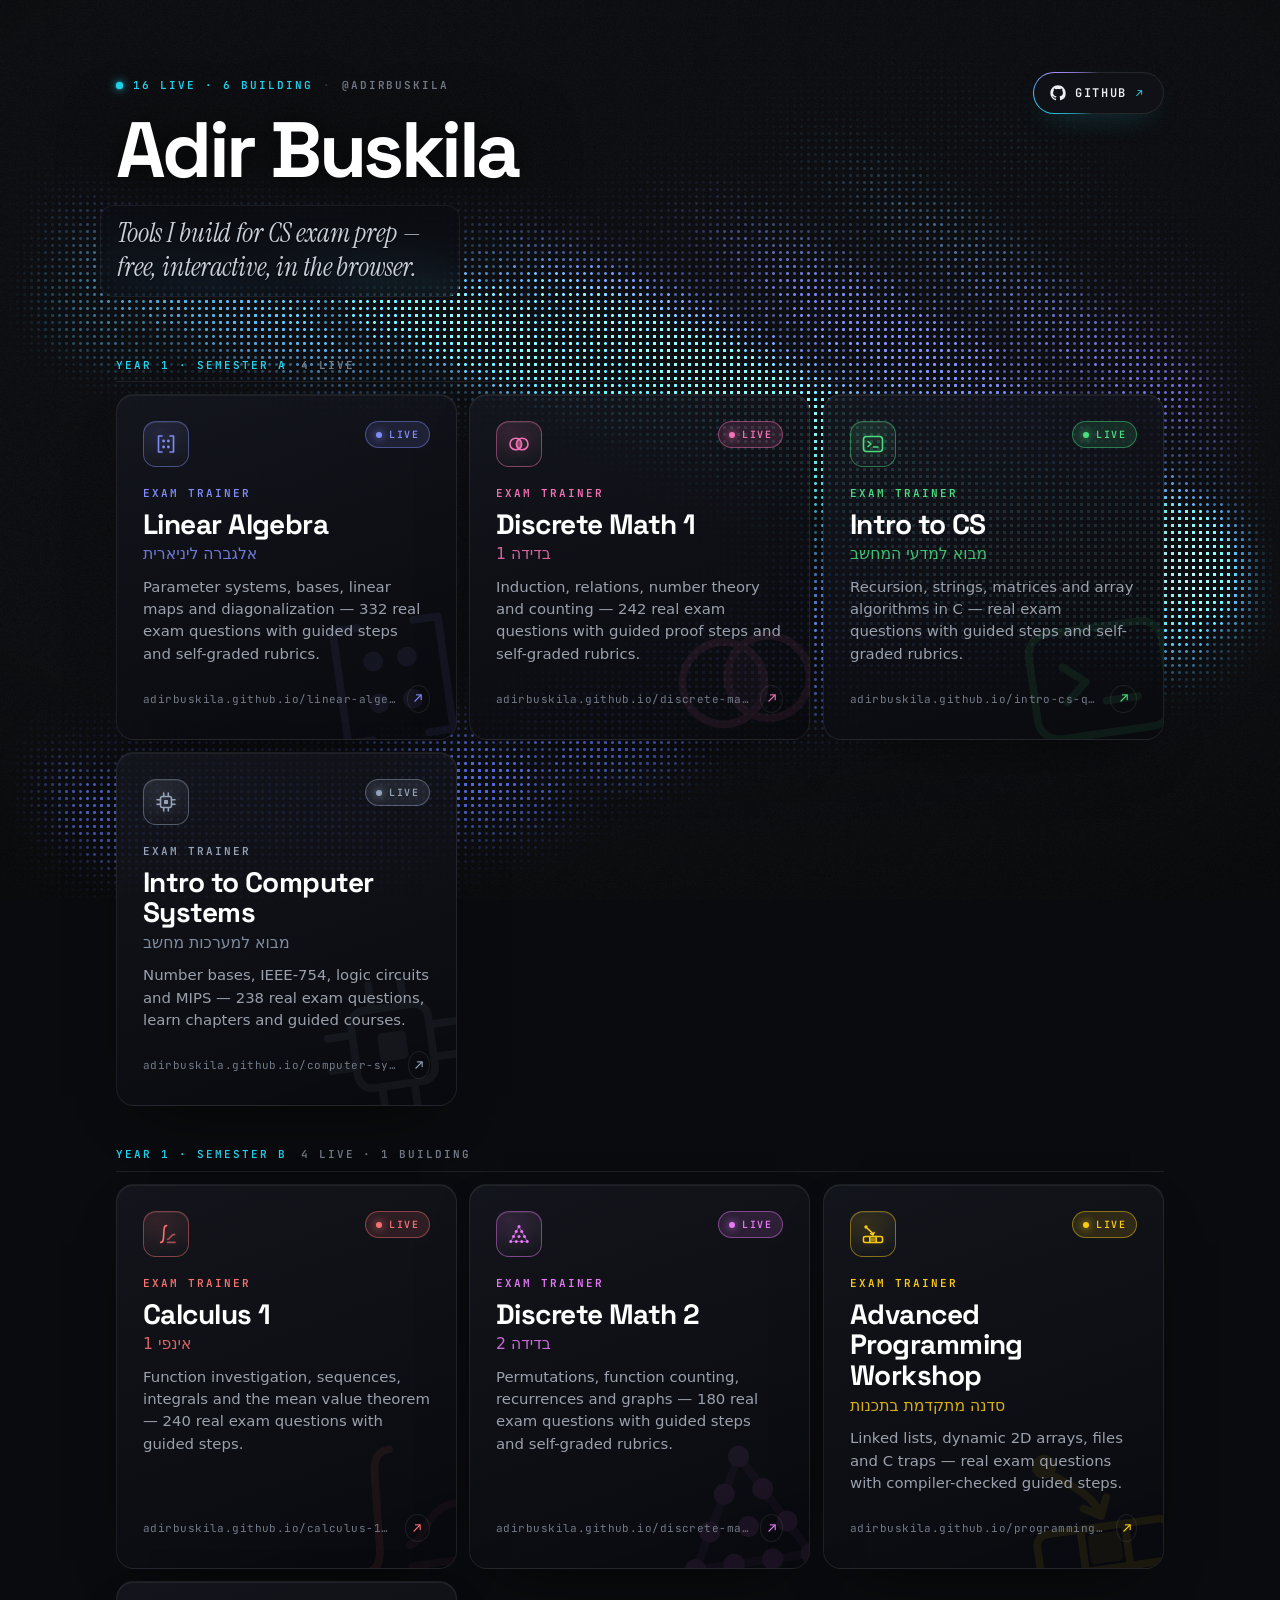
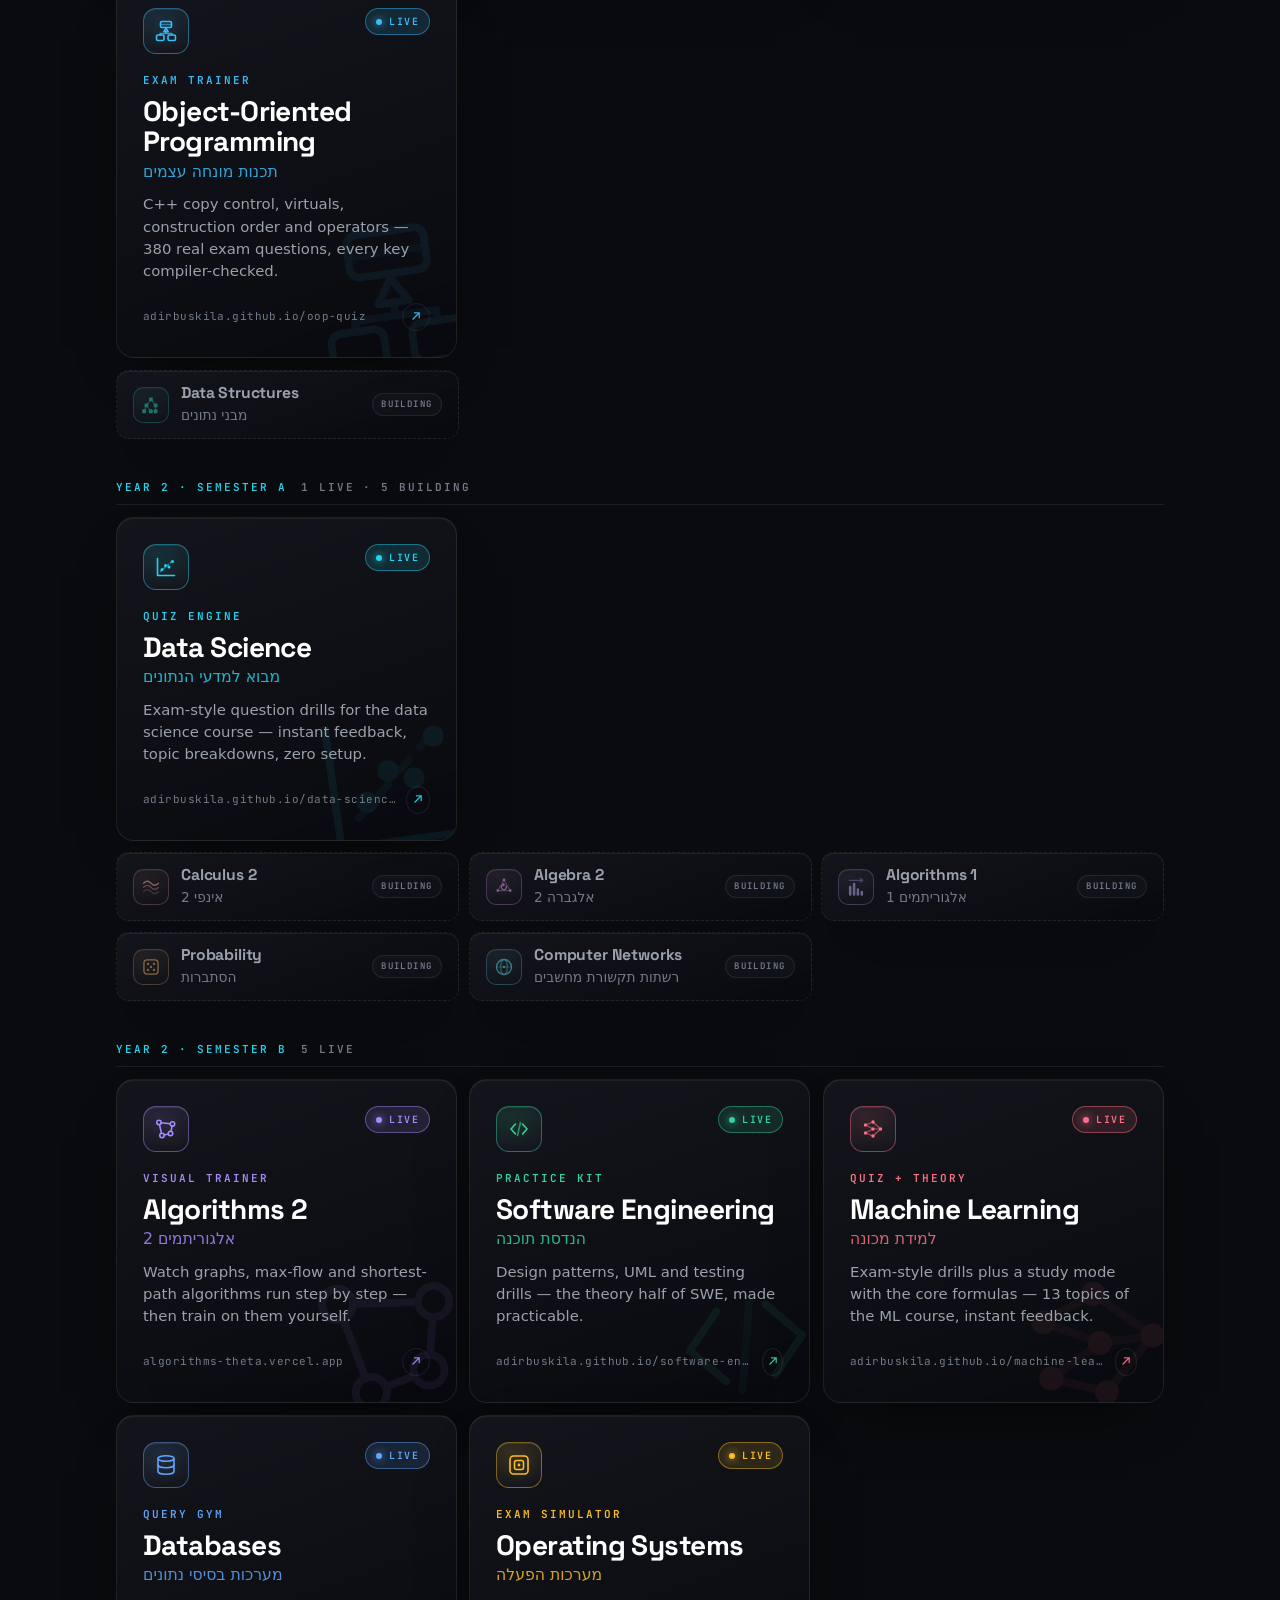
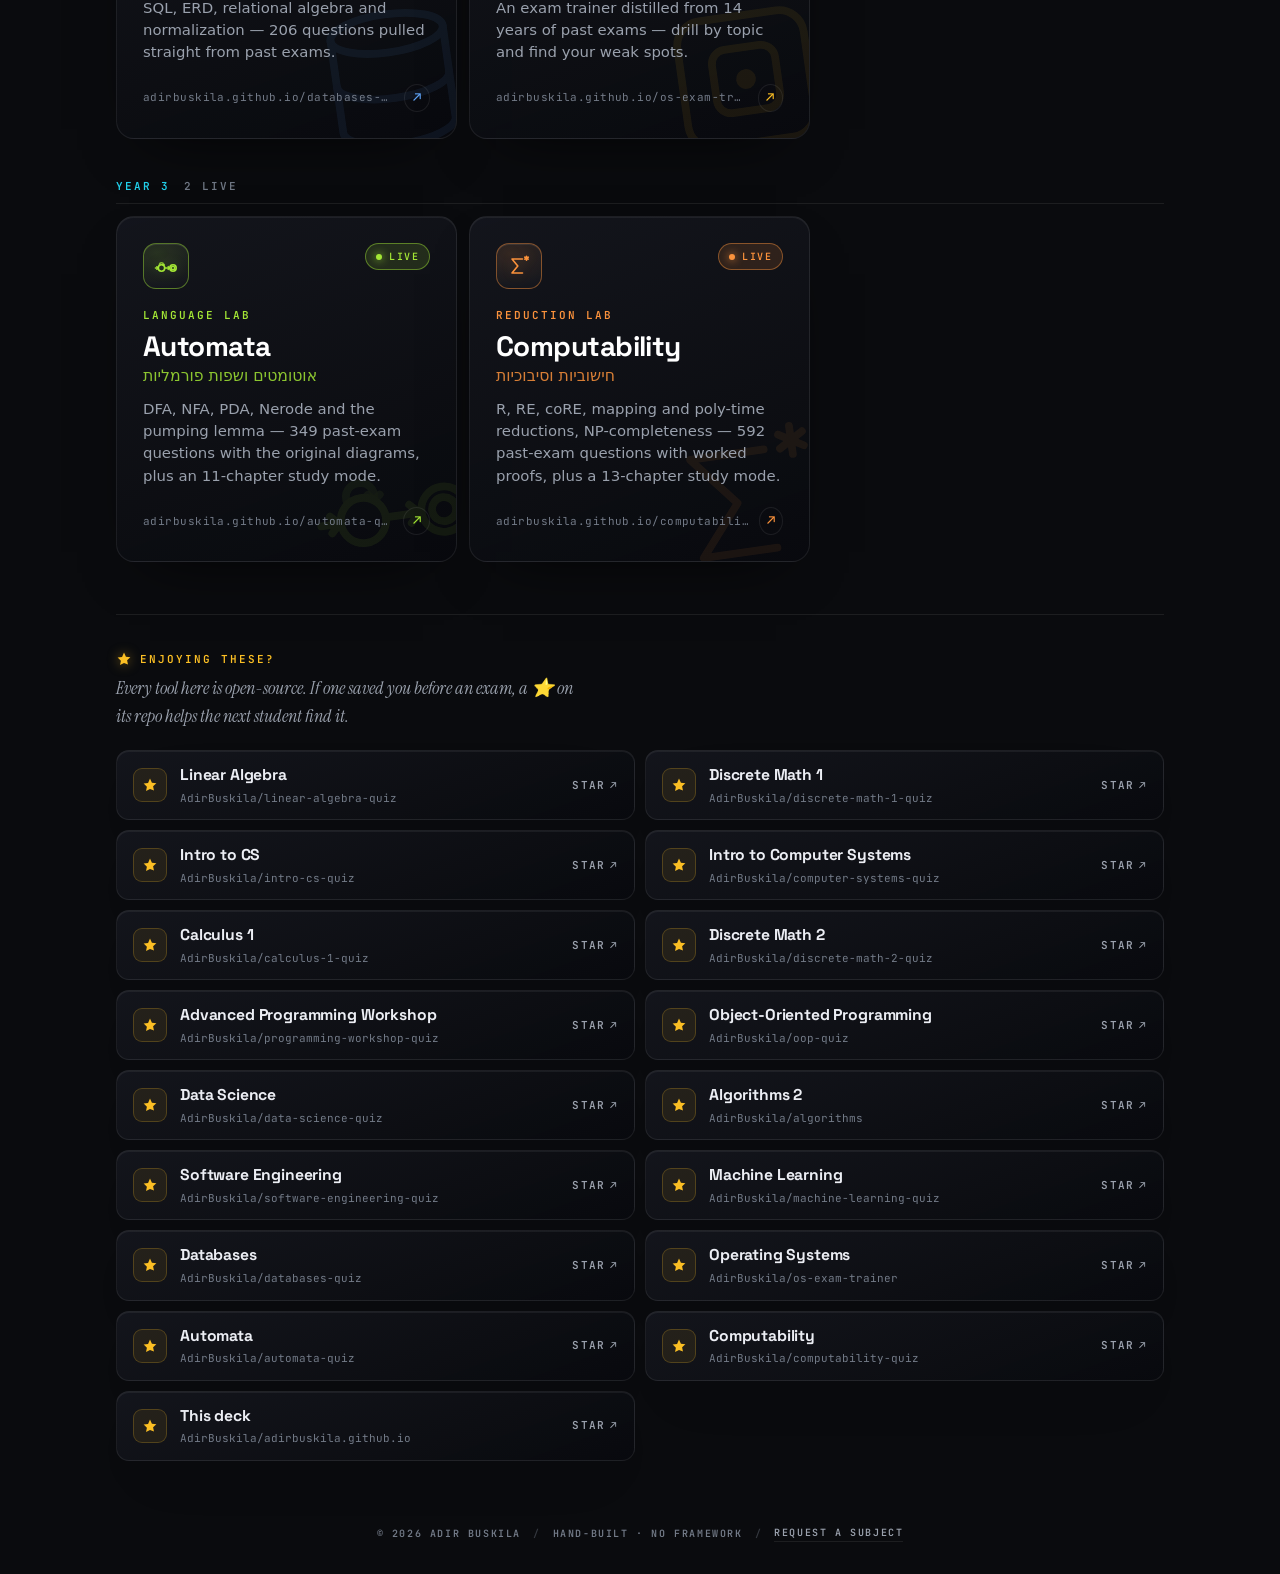
==== commit 726b4060: "Count link-tree visits with GoatCounter, like the apps Co-Authored-By: Claude Opus 5.5 <noreply@anth" ====
--- a/index.html
+++ b/index.html
@@ -48,6 +48,7 @@
     "description": "Builds free interactive exam-prep tools for computer-science students."
   }
   </script>
+  <script data-goatcounter="https://adirbuskila.goatcounter.com/count" async src="//gc.zgo.at/count.js"></script>
 </head>
 <body>
   <canvas id="signal" aria-hidden="true"></canvas>
--- a/styles.css
+++ b/styles.css
@@ -517,6 +517,17 @@
   color: #fff;
 }
 
+/* the course's Hebrew name, small, under the English title */
+.subject-he {
+  margin: -4px 0 11px;
+  text-align: left;
+  font-size: 0.98rem;
+  font-weight: 500;
+  line-height: 1.3;
+  color: var(--accent);
+  opacity: 0.85;
+}
+
 .blurb {
   color: var(--ink-dim);
   font-size: 0.93rem;
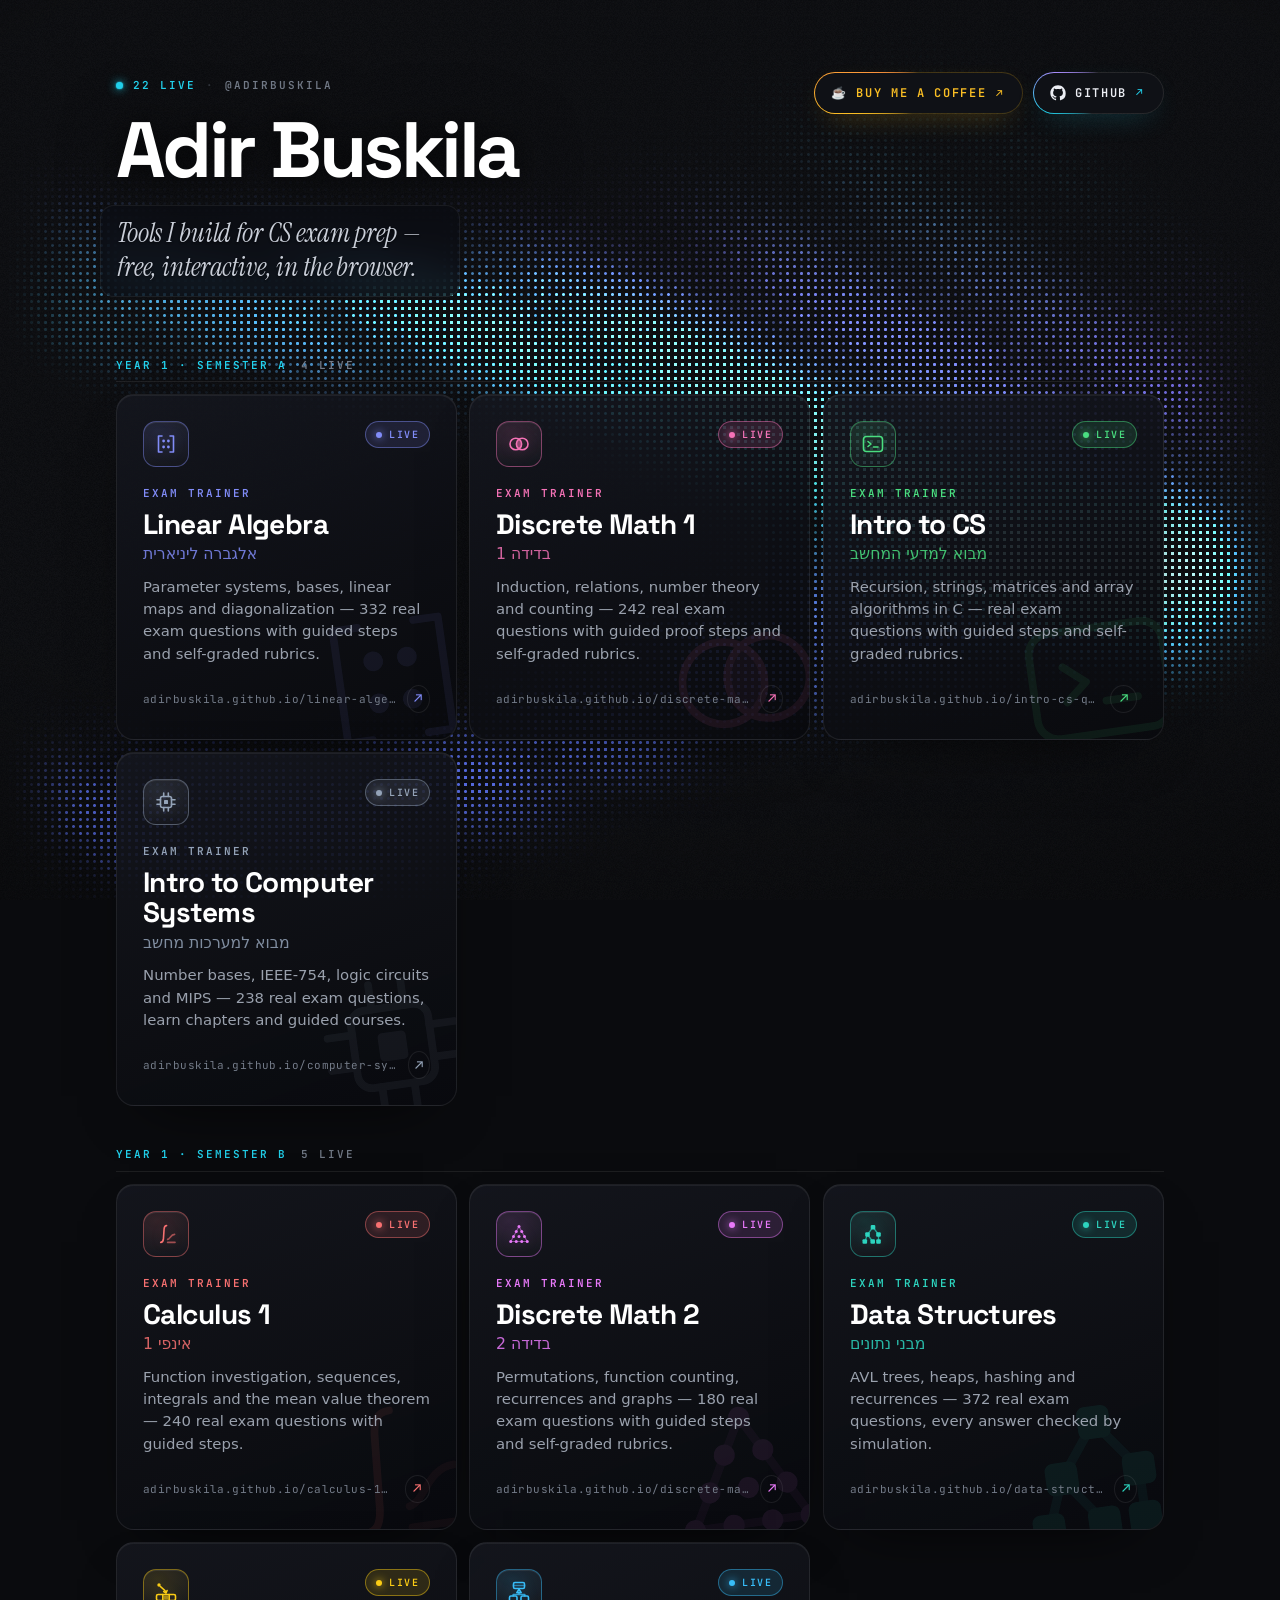
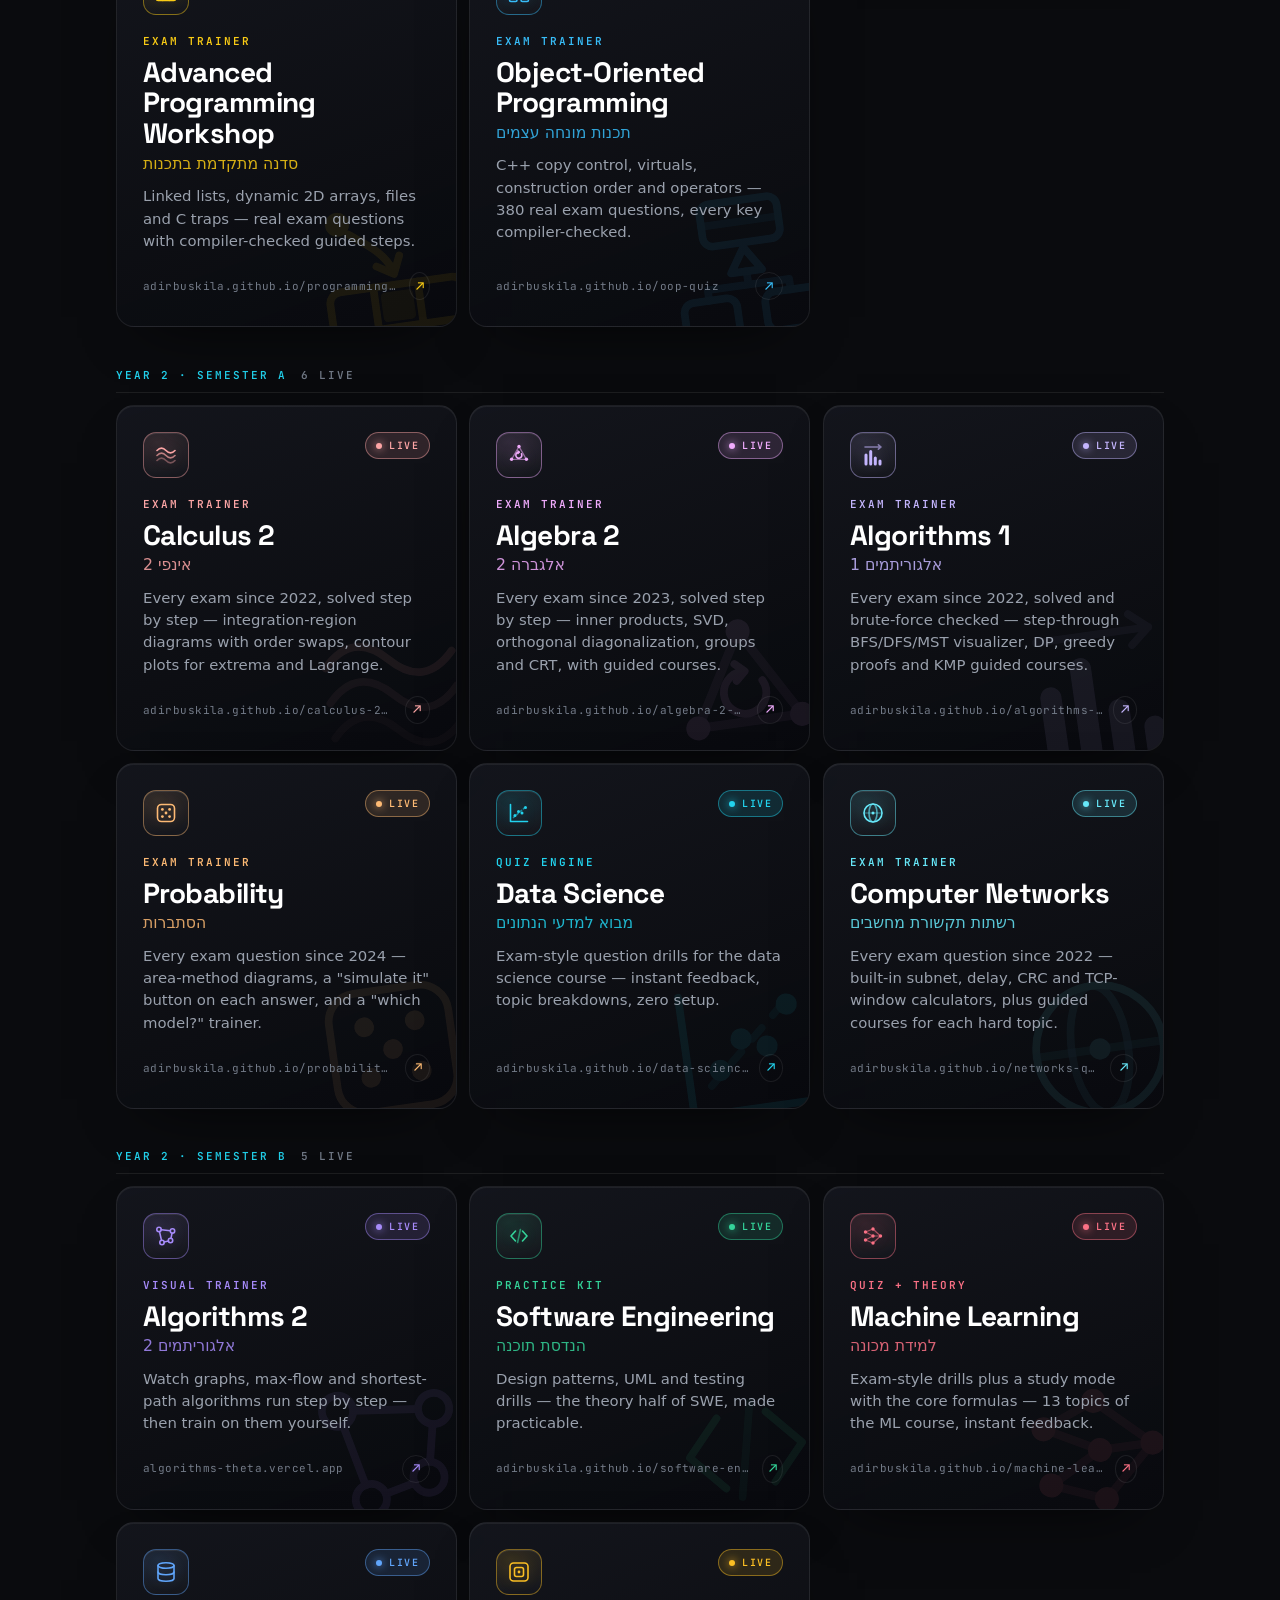
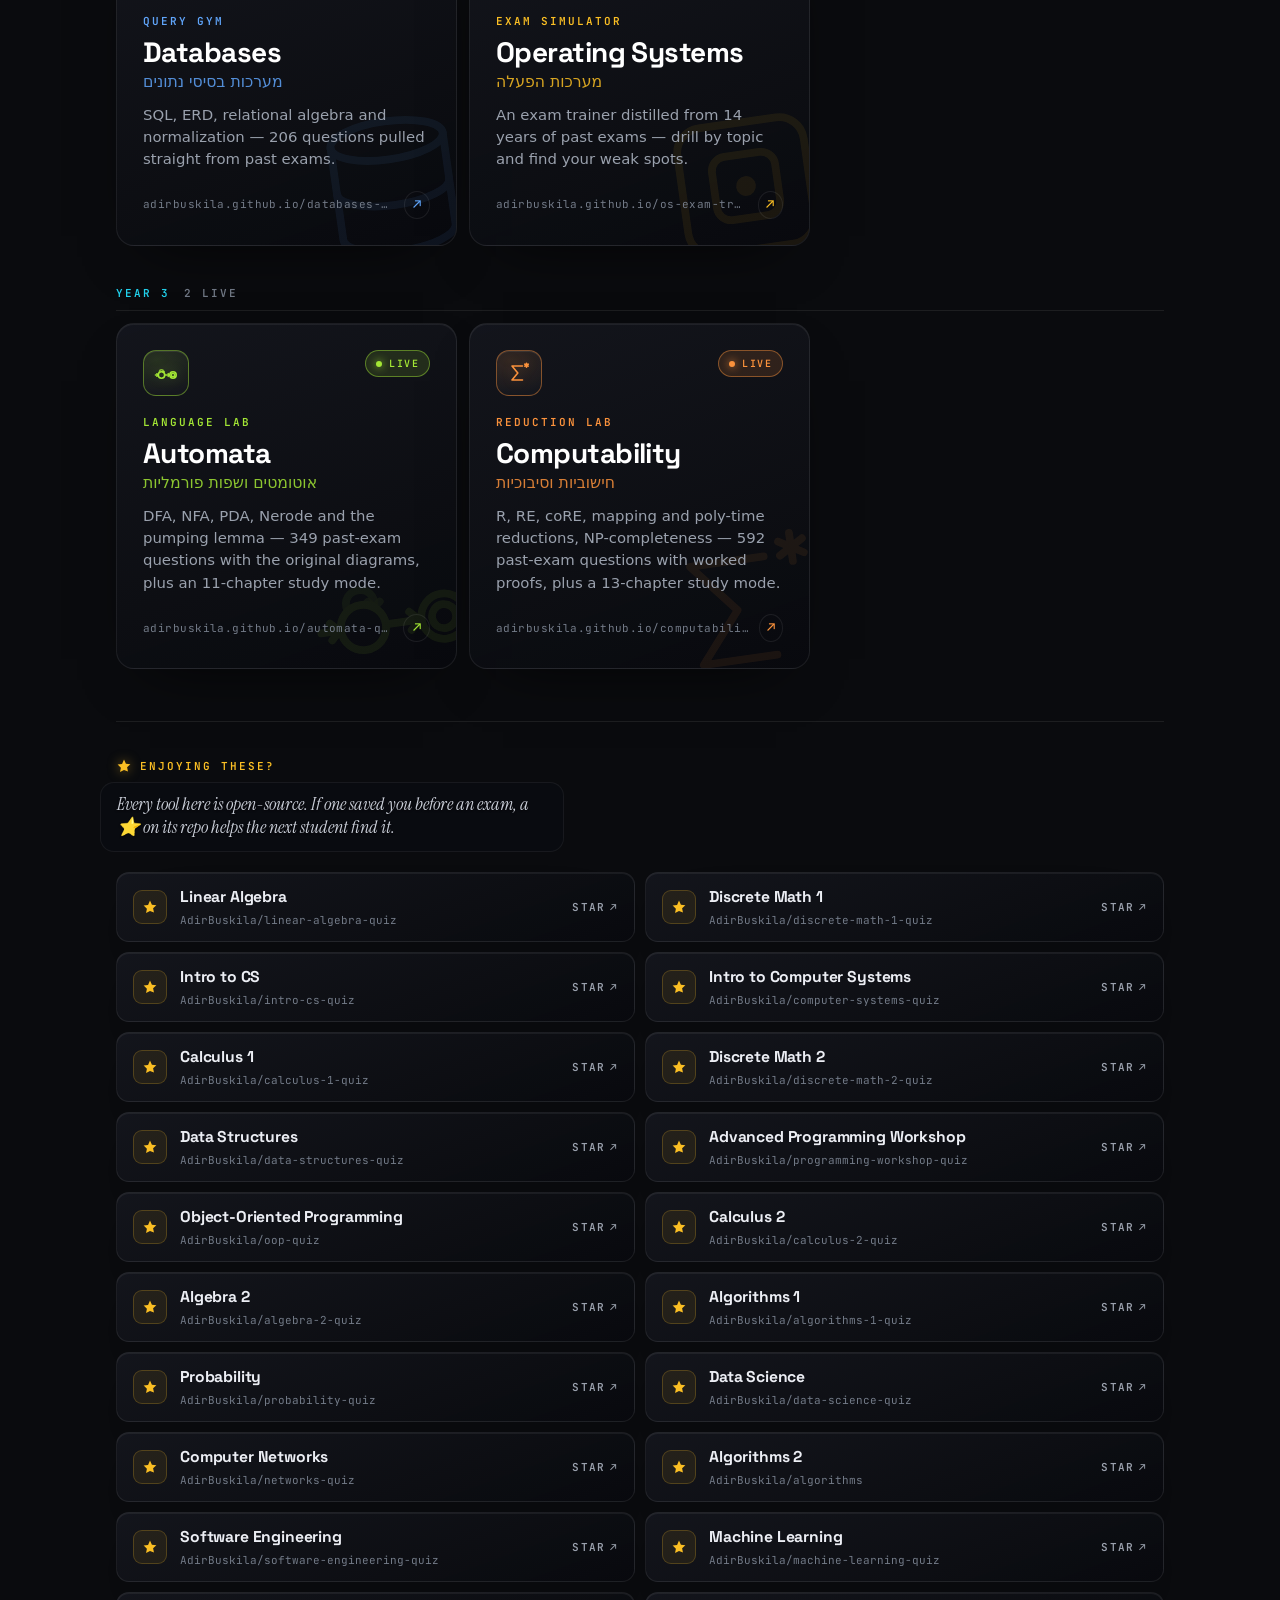
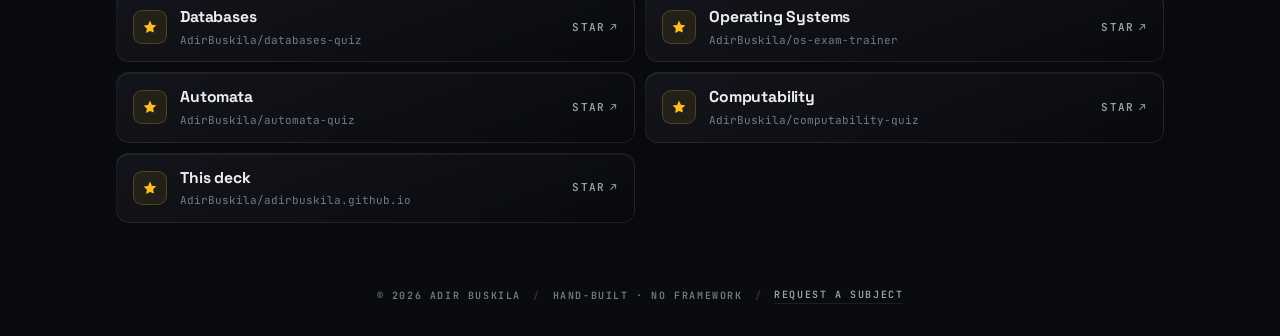
==== commit d427f75f: "Add a Buy Me a Coffee button next to GitHub in the header Co-Authored-By: Claude Opus 5.5 <noreply@a" ====
--- a/index.html
+++ b/index.html
@@ -61,11 +61,18 @@
         <h1 class="wordmark" data-text="Adir Buskila">Adir Buskila</h1>
         <p class="tagline">Tools I build for CS exam prep — free, interactive, in the browser.</p>
       </div>
+      <div class="header-links">
+      <a class="gh-link coffee-link" href="https://buymeacoffee.com/adirbuskila" target="_blank" rel="noopener">
+        <span aria-hidden="true">☕</span>
+        <span>BUY ME A COFFEE</span>
+        <span class="ext" aria-hidden="true">↗</span>
+      </a>
       <a class="gh-link" href="https://github.com/AdirBuskila" target="_blank" rel="noopener">
         <svg viewBox="0 0 24 24" width="16" height="16" fill="currentColor" aria-hidden="true"><path d="M12 .5C5.65.5.5 5.65.5 12c0 5.08 3.29 9.39 7.86 10.91.58.11.79-.25.79-.56 0-.28-.01-1.02-.02-2-3.2.7-3.88-1.54-3.88-1.54-.52-1.33-1.28-1.68-1.28-1.68-1.05-.72.08-.71.08-.71 1.16.08 1.77 1.19 1.77 1.19 1.03 1.77 2.7 1.26 3.36.96.1-.75.4-1.26.73-1.55-2.55-.29-5.23-1.28-5.23-5.68 0-1.26.45-2.29 1.19-3.1-.12-.29-.52-1.46.11-3.05 0 0 .97-.31 3.18 1.18.92-.26 1.91-.39 2.89-.39.98 0 1.97.13 2.89.39 2.2-1.49 3.17-1.18 3.17-1.18.63 1.59.23 2.76.11 3.05.74.81 1.19 1.84 1.19 3.1 0 4.41-2.69 5.38-5.25 5.66.41.36.78 1.06.78 2.14 0 1.55-.01 2.8-.01 3.18 0 .31.21.67.8.56A10.52 10.52 0 0 0 23.5 12C23.5 5.65 18.35.5 12 .5z"/></svg>
         <span>GITHUB</span>
         <span class="ext" aria-hidden="true">↗</span>
       </a>
+      </div>
     </header>
 
     <main>
--- a/styles.css
+++ b/styles.css
@@ -257,6 +257,33 @@
 
 .gh-link:focus-visible { outline: 2px solid var(--cyan); outline-offset: 3px; }
 
+/* GitHub + Buy Me a Coffee, stacked on the header's trailing edge */
+.header-links {
+  display: flex;
+  flex-wrap: wrap;
+  align-items: center;
+  gap: 10px;
+}
+
+/* same pill as .gh-link, with an amber beam */
+.coffee-link {
+  color: #fbbf24;
+  background:
+    linear-gradient(var(--bg-2), var(--bg-2)) padding-box,
+    conic-gradient(from var(--beam),
+      rgba(251, 191, 36, 0.22) 0%, rgba(251, 191, 36, 0.22) 55%,
+      #fbbf24 70%, #fb923c 82%,
+      rgba(251, 191, 36, 0.22) 100%) border-box;
+  box-shadow: 0 10px 30px -14px rgba(251, 191, 36, 0.4);
+}
+
+.coffee-link .ext { color: #fbbf24; }
+
+.coffee-link:hover,
+.coffee-link:focus-visible { box-shadow: 0 14px 40px -12px rgba(251, 191, 36, 0.6); }
+
+.coffee-link:focus-visible { outline-color: #fbbf24; }
+
 /* ---- Deck: chronological period sections -------------------------------- */
 
 .deck {
@@ -697,9 +724,25 @@
   font-family: var(--serif);
   font-style: italic;
   font-size: 1.15rem;
-  color: var(--ink-dim);
+  line-height: 1.25;
+  color: #c9ced8;
   max-width: 58ch;
+  width: fit-content;
   margin-bottom: 20px;
+  /* glass plate so the line stays legible over the ribbon field
+     (same treatment as .tagline) */
+  padding: 10px 16px 12px;
+  margin-inline-start: -16px;
+  border-radius: 14px;
+  background: rgba(10, 12, 18, 0.62);
+  border: 1px solid rgba(255, 255, 255, 0.06);
+  -webkit-backdrop-filter: blur(10px);
+  backdrop-filter: blur(10px);
+  text-shadow: 0 1px 2px rgba(0, 0, 0, 0.6);
+}
+
+@media (max-width: 559.98px) {
+  .starline-sub { margin-inline-start: 0; }
 }
 
 .star-grid {
@@ -879,4 +922,4 @@
   }
   .tile { transform: none !important; }
   .wordmark::before, .wordmark::after { display: none; }
-}
+}
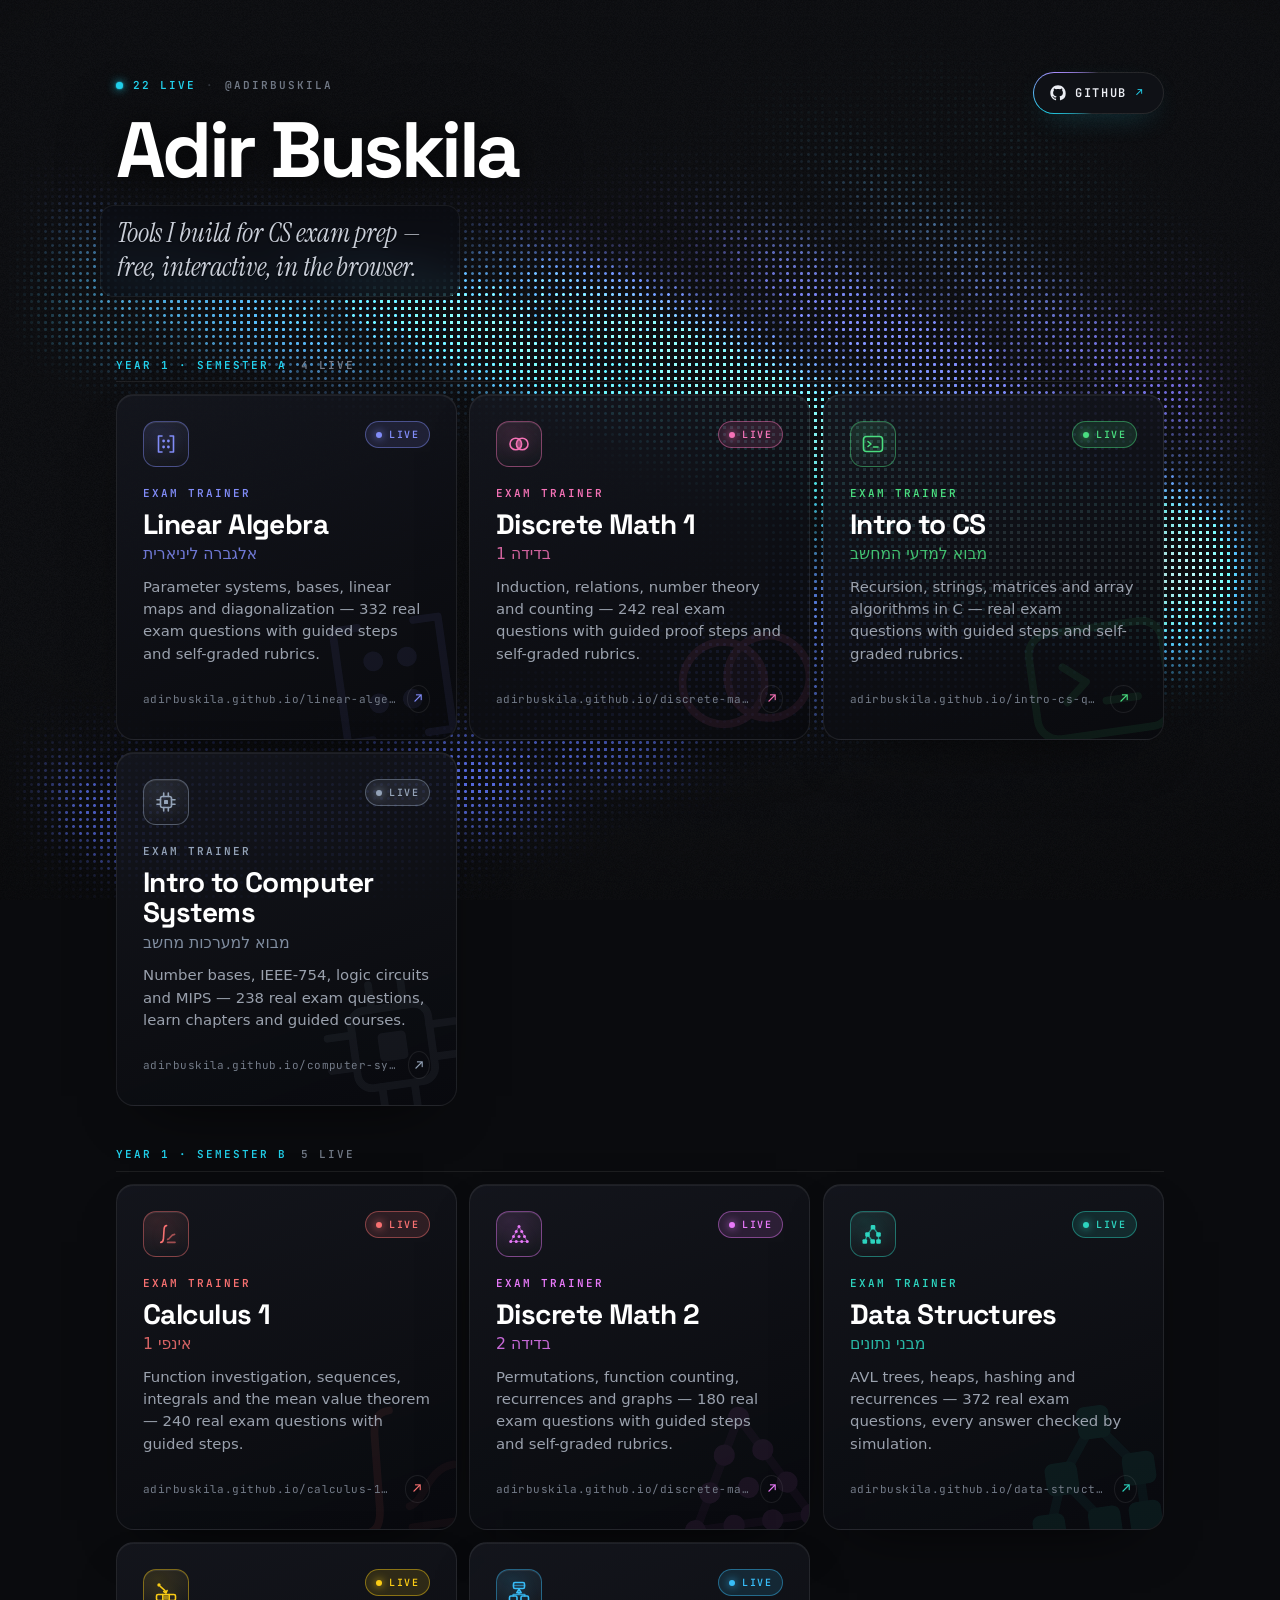
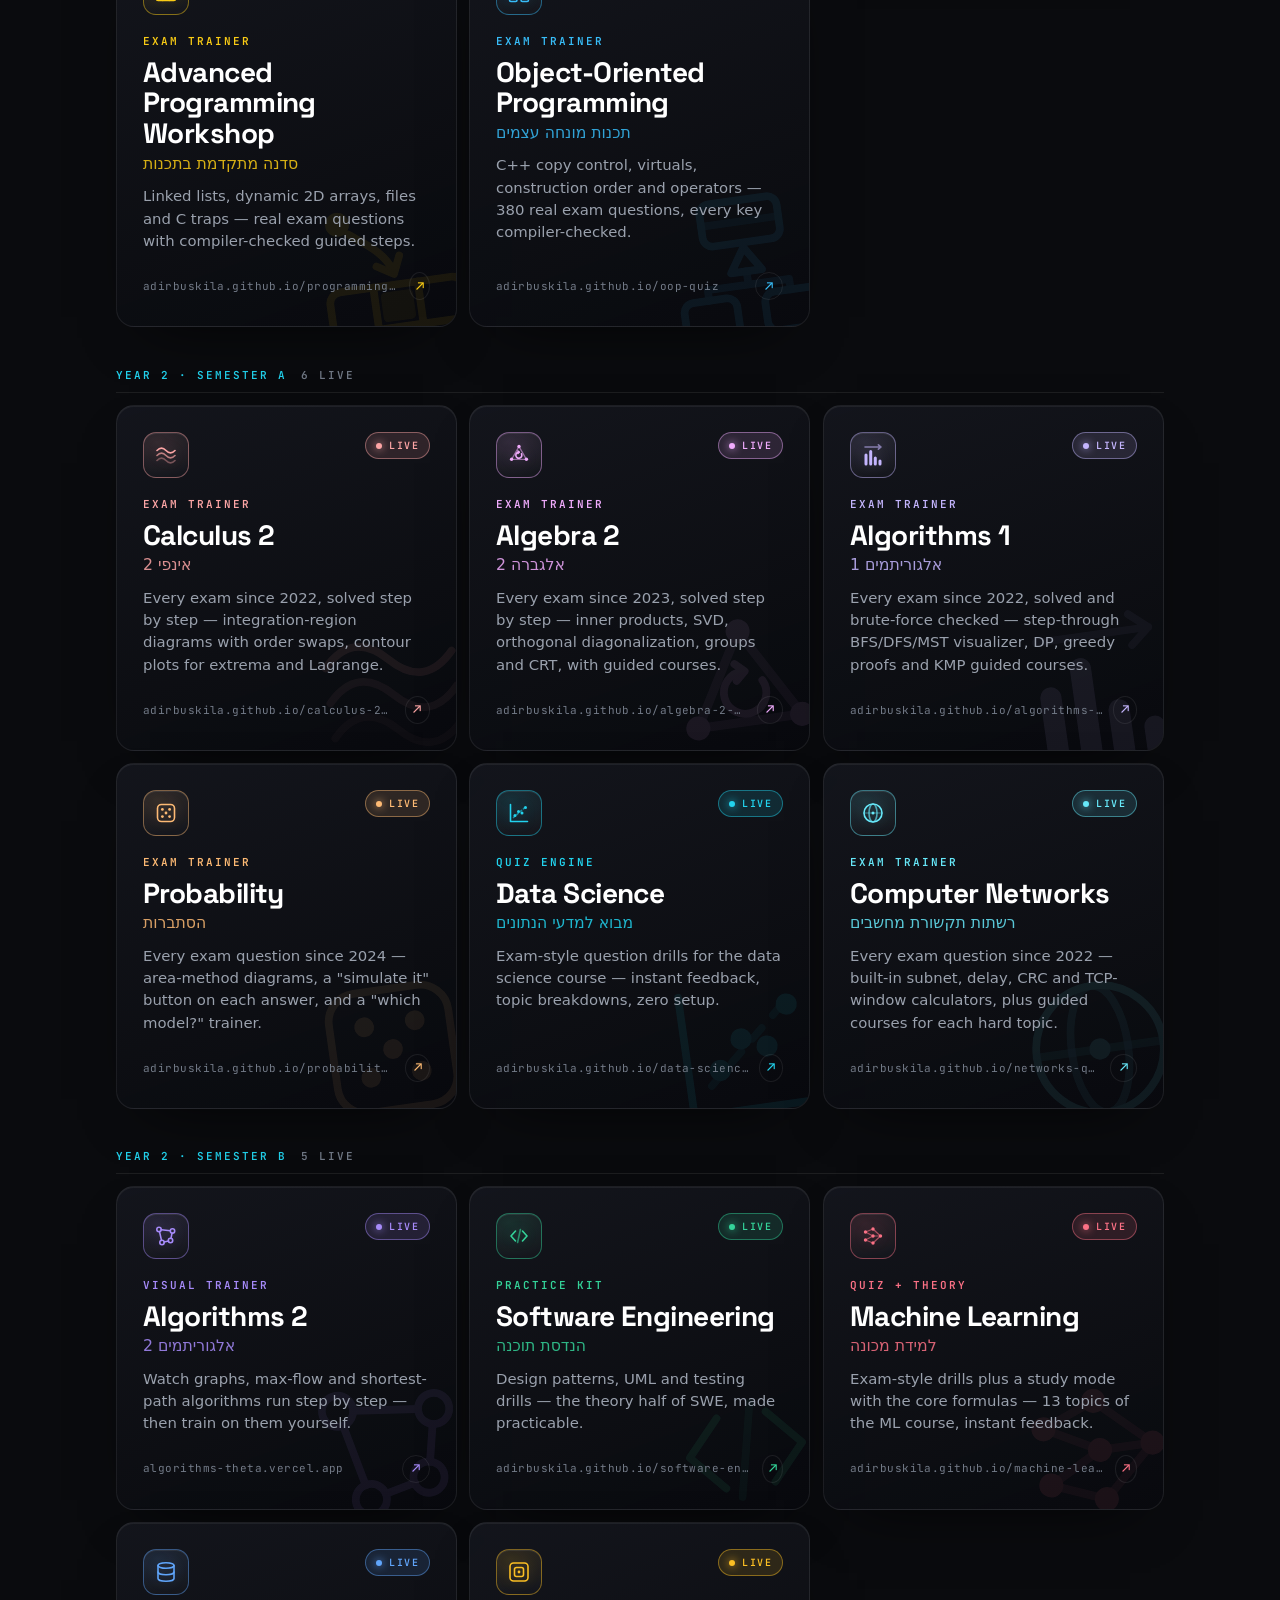
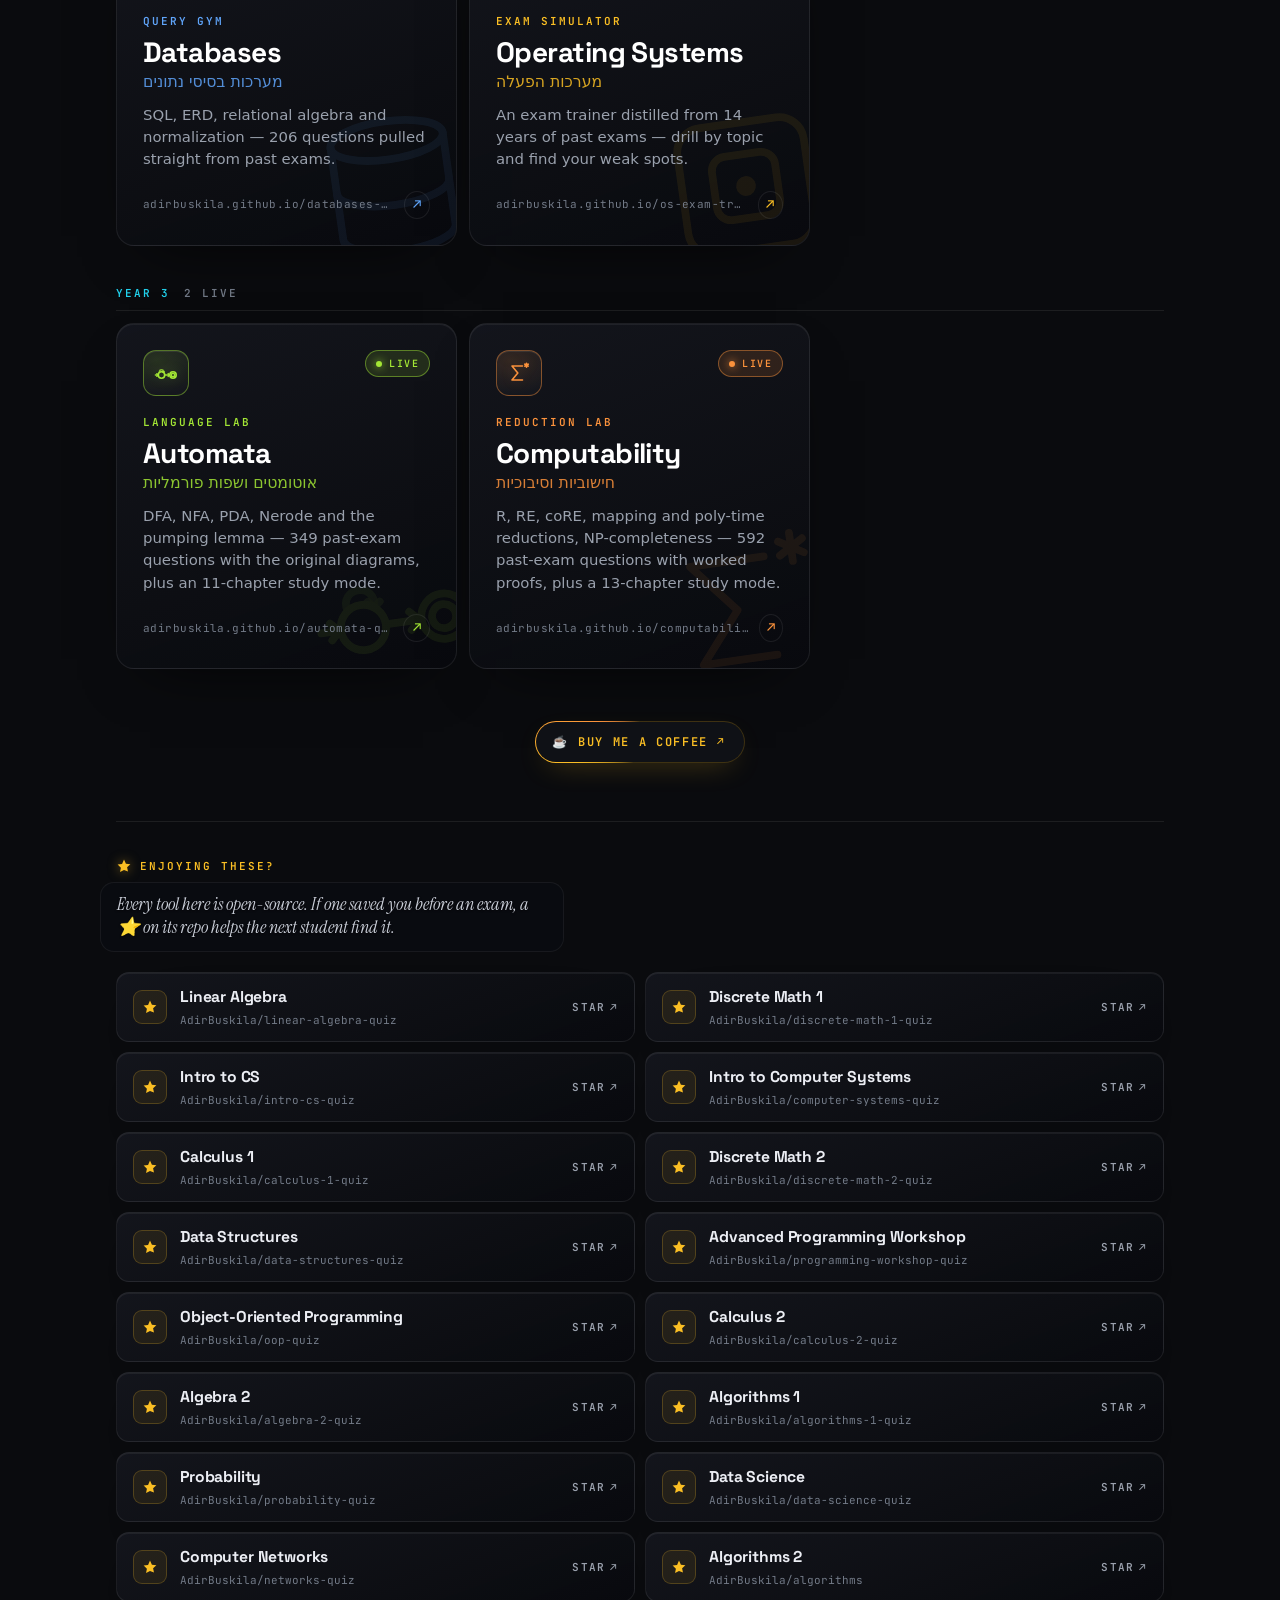
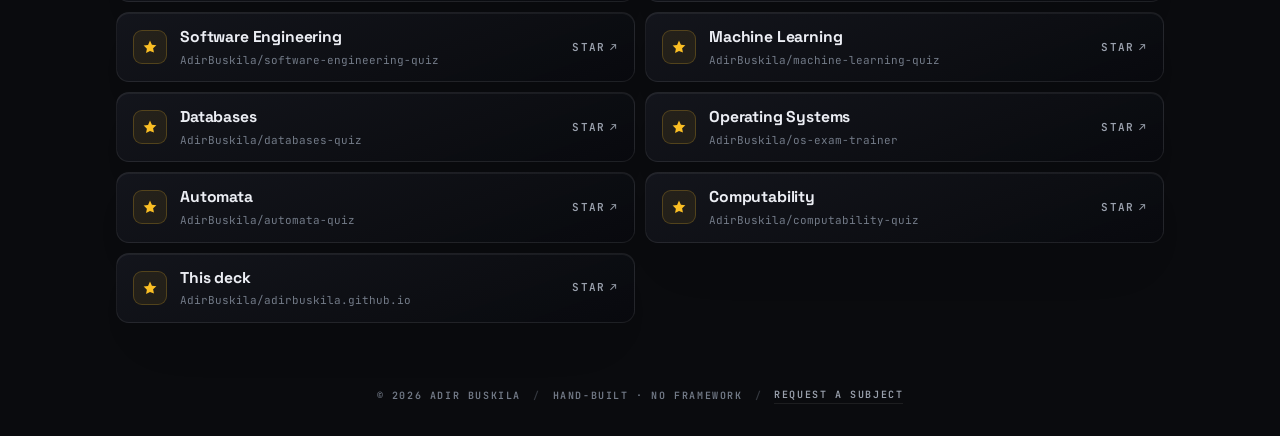
==== commit 6886140a: "Move Buy Me a Coffee button between the course deck and the star grid Co-Authored-By: Claude Opus 5." ====
--- a/index.html
+++ b/index.html
@@ -62,11 +62,6 @@
         <p class="tagline">Tools I build for CS exam prep — free, interactive, in the browser.</p>
       </div>
       <div class="header-links">
-      <a class="gh-link coffee-link" href="https://buymeacoffee.com/adirbuskila" target="_blank" rel="noopener">
-        <span aria-hidden="true">☕</span>
-        <span>BUY ME A COFFEE</span>
-        <span class="ext" aria-hidden="true">↗</span>
-      </a>
       <a class="gh-link" href="https://github.com/AdirBuskila" target="_blank" rel="noopener">
         <svg viewBox="0 0 24 24" width="16" height="16" fill="currentColor" aria-hidden="true"><path d="M12 .5C5.65.5.5 5.65.5 12c0 5.08 3.29 9.39 7.86 10.91.58.11.79-.25.79-.56 0-.28-.01-1.02-.02-2-3.2.7-3.88-1.54-3.88-1.54-.52-1.33-1.28-1.68-1.28-1.68-1.05-.72.08-.71.08-.71 1.16.08 1.77 1.19 1.77 1.19 1.03 1.77 2.7 1.26 3.36.96.1-.75.4-1.26.73-1.55-2.55-.29-5.23-1.28-5.23-5.68 0-1.26.45-2.29 1.19-3.1-.12-.29-.52-1.46.11-3.05 0 0 .97-.31 3.18 1.18.92-.26 1.91-.39 2.89-.39.98 0 1.97.13 2.89.39 2.2-1.49 3.17-1.18 3.17-1.18.63 1.59.23 2.76.11 3.05.74.81 1.19 1.84 1.19 3.1 0 4.41-2.69 5.38-5.25 5.66.41.36.78 1.06.78 2.14 0 1.55-.01 2.8-.01 3.18 0 .31.21.67.8.56A10.52 10.52 0 0 0 23.5 12C23.5 5.65 18.35.5 12 .5z"/></svg>
         <span>GITHUB</span>
@@ -77,6 +72,14 @@
 
     <main>
       <section class="deck" id="deck" aria-label="Study tools"></section>
+
+      <div class="coffee-row">
+        <a class="gh-link coffee-link" href="https://buymeacoffee.com/adirbuskila" target="_blank" rel="noopener">
+          <span aria-hidden="true">☕</span>
+          <span>BUY ME A COFFEE</span>
+          <span class="ext" aria-hidden="true">↗</span>
+        </a>
+      </div>
 
       <section class="starline" id="starline" aria-label="Star the source on GitHub"></section>
 
--- a/styles.css
+++ b/styles.css
@@ -257,7 +257,7 @@
 
 .gh-link:focus-visible { outline: 2px solid var(--cyan); outline-offset: 3px; }
 
-/* GitHub + Buy Me a Coffee, stacked on the header's trailing edge */
+/* header CTAs, stacked on the header's trailing edge */
 .header-links {
   display: flex;
   flex-wrap: wrap;
@@ -283,6 +283,13 @@
 .coffee-link:focus-visible { box-shadow: 0 14px 40px -12px rgba(251, 191, 36, 0.6); }
 
 .coffee-link:focus-visible { outline-color: #fbbf24; }
+
+/* Buy Me a Coffee sits between the deck and the star grid */
+.coffee-row {
+  display: flex;
+  justify-content: center;
+  margin-top: clamp(34px, 5vw, 52px);
+}
 
 /* ---- Deck: chronological period sections -------------------------------- */
 
